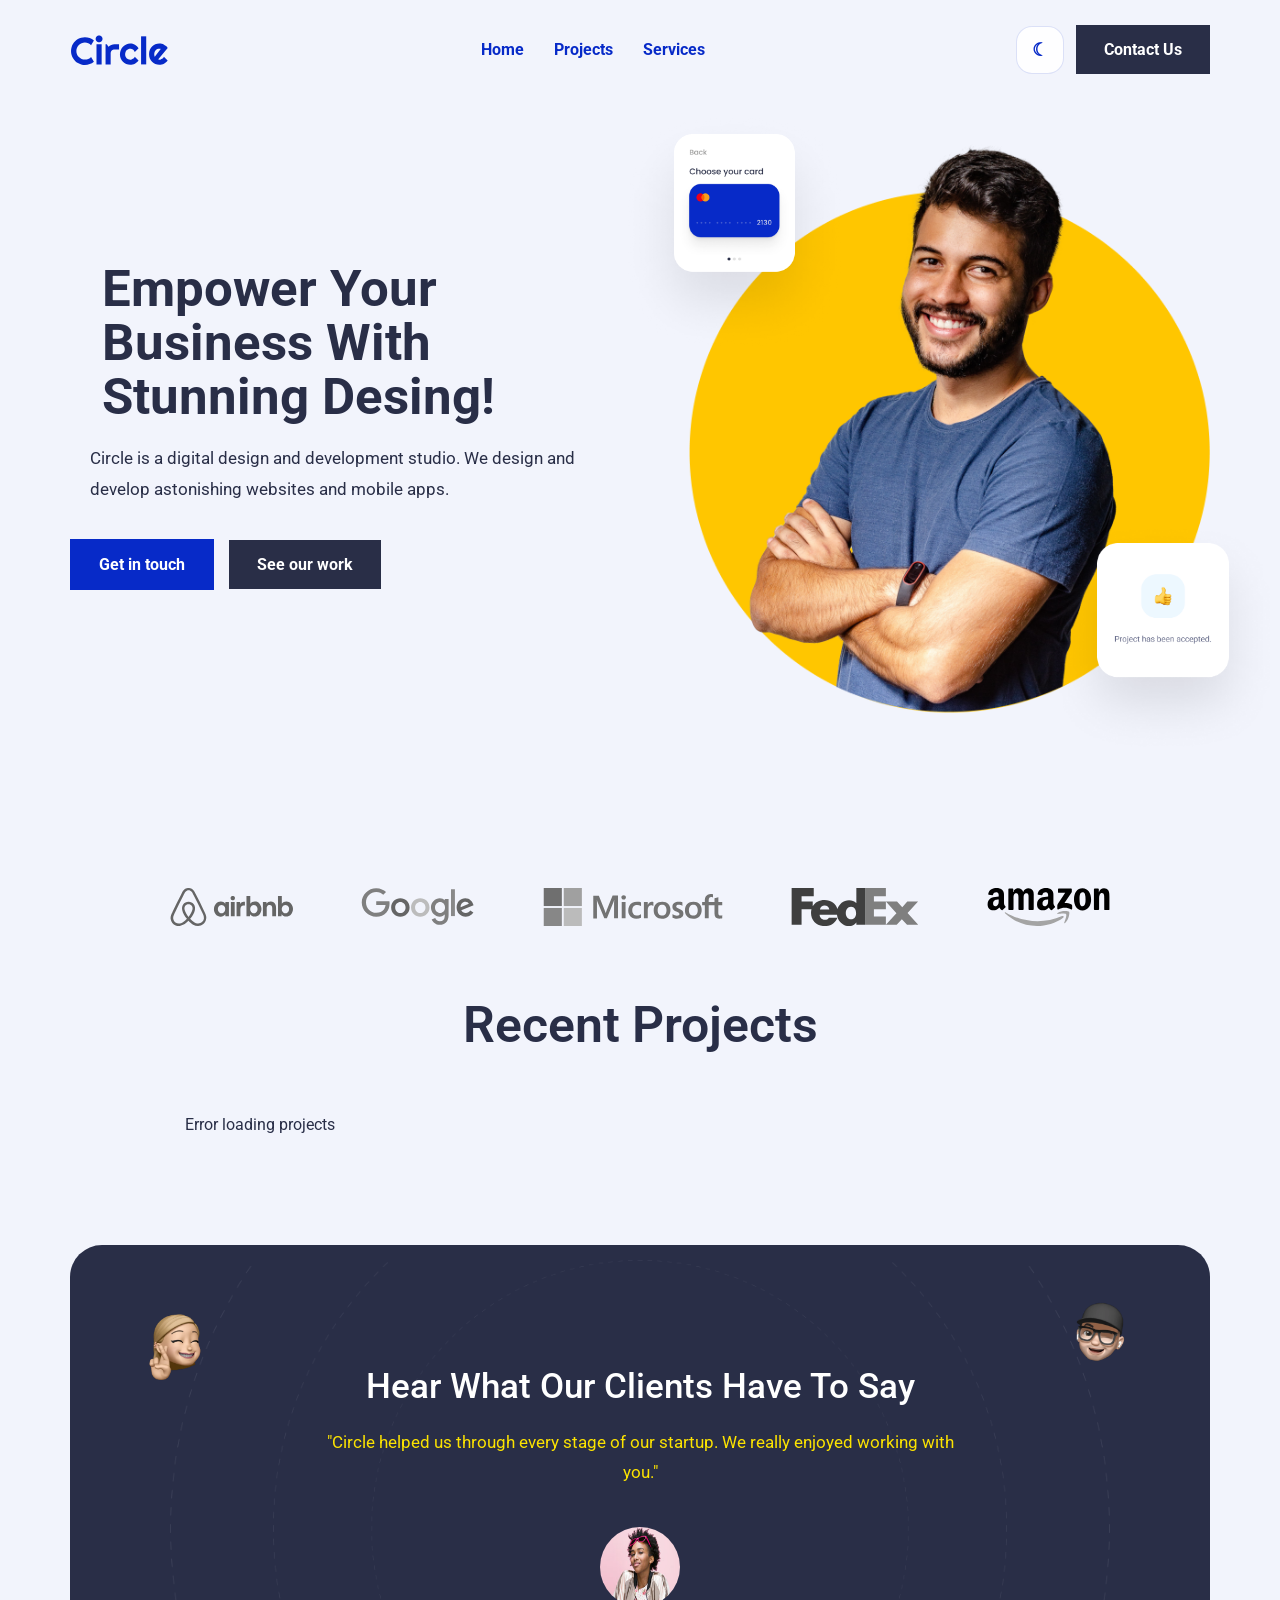
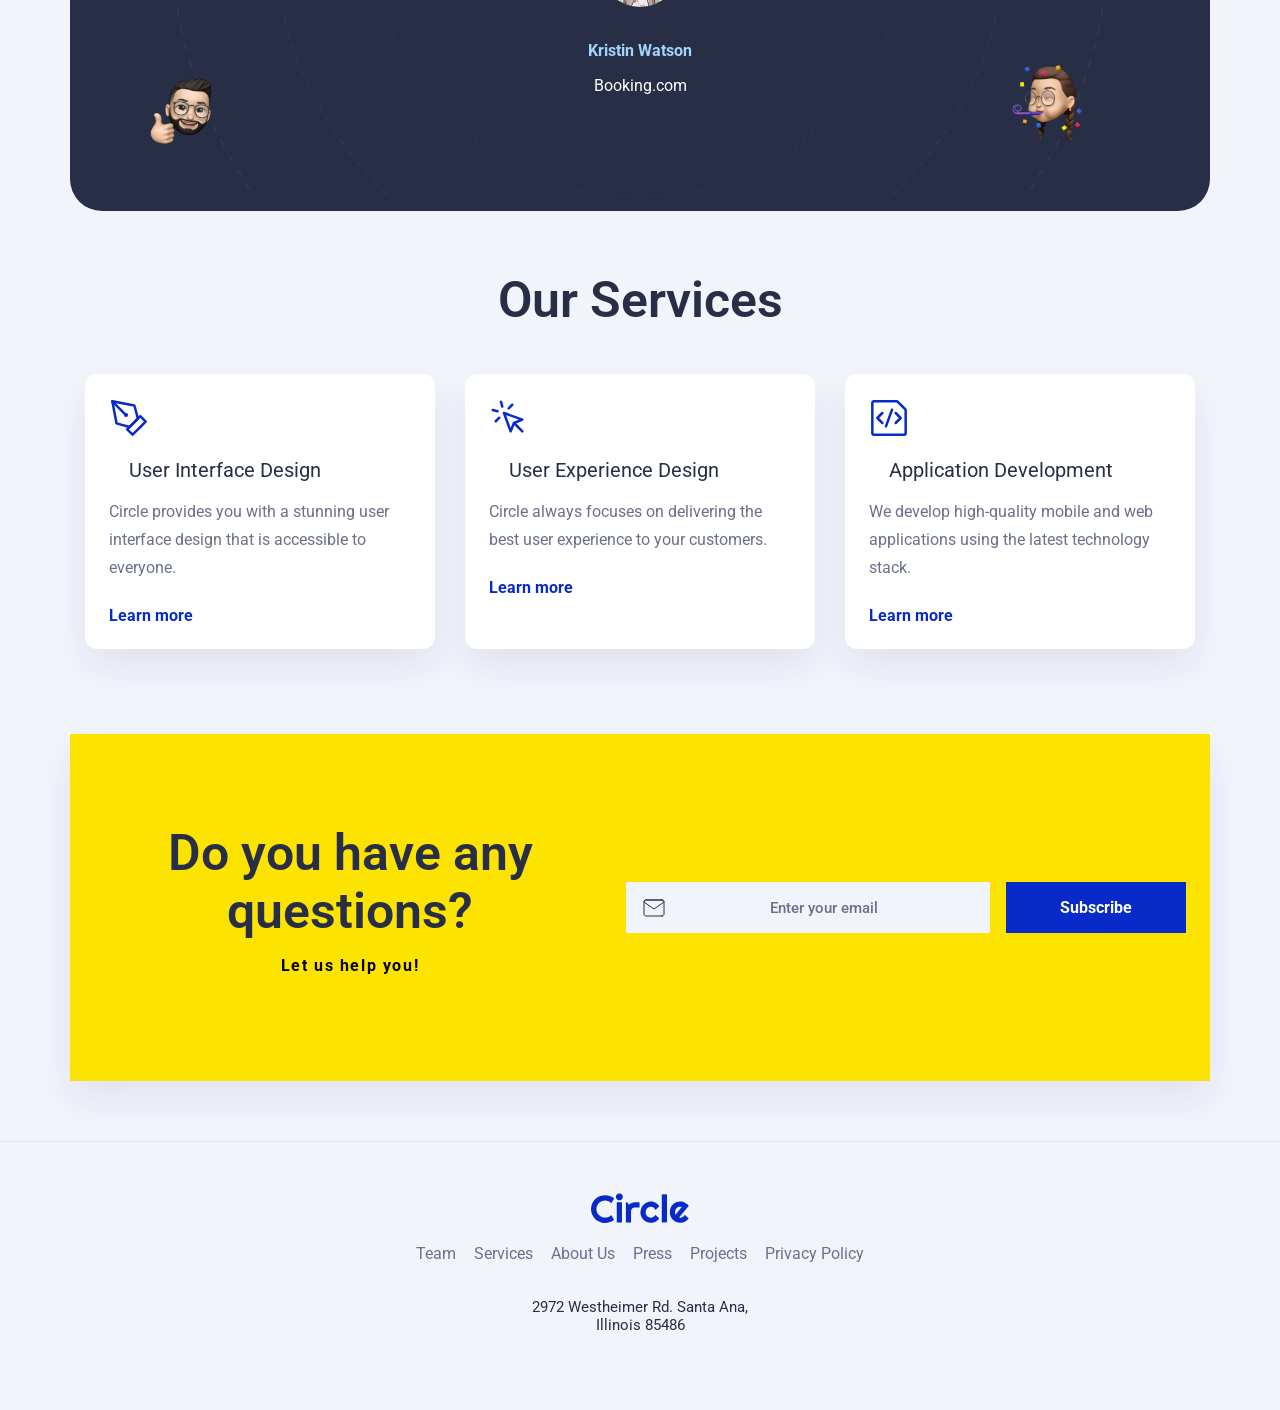
==== index.html @ c0e93fe7 "modo dark" ====
<!DOCTYPE html>
<html lang="en">
<head>
    <meta charset="UTF-8">
    <meta name="viewport" content="width=device-width, initial-scale=1.0">
    <meta name="description" content="Circle is a digital design and development studio. We design and develop astonishing websites and mobile apps.">
    <link rel="stylesheet" href="css/global.css">
    <link rel="stylesheet" href="css/home.css">
    <title>Circle studio</title>
</head>
<body>

  <!-- Header -->
  <header class="site-header">
    <div class="container header-inner">
      <a href="index.html"><img class="logo" src="assets/logos/circle.svg" alt="Circle"></a>
      <button class="menu-toggle" type="button" aria-label="Open menu" aria-expanded="false" aria-controls="main-menu">
        <span class="menu-toggle-line"></span>
        <span class="menu-toggle-line"></span>
        <span class="menu-toggle-line"></span>
      </button>
      <div class="header-menu" id="main-menu">
        <nav class="nav-links">
          <a href="index.html">Home</a>
          <a href="#projects">Projects</a>
          <a href="#services">Services</a>
        </nav>
        <div class="header-actions">
          <button class="theme-toggle" id="theme-toggle" type="button" aria-label="Toggle color theme">Theme</button>
          <a class="btn btn-secondary" href="./pages/contact.html">Contact Us</a>
        </div>
      </div>
    </div>
  </header>

  <!-- Main -->
  <main class="container">
    <section class="hero" id="home">
      <div class="hero-content">
        <h1>Empower Your Business With Stunning Desing!</h1>
        <h3>Circle is a digital design and development studio. We design and develop astonishing websites and mobile apps.</h3>
        <div class="hero-actions">
          <a class="btn btn-primary" href="#contact">Get in touch</a>
          <a class="btn btn-secondary" href="#projects">See our work</a>
        </div>
      </div>

      <!-- Hero images -->
      <div class="hero-images">
        <img class="img-hero" src="assets/hero-section/hero-image.png" alt="Hero principal">
        <div class="hero-card top">
          <img src="assets/hero-section/card-1.png" alt="Hero Card">
        </div>
        <div class="hero-card bottom">
          <img src="assets/hero-section/card-2.png" alt="Hero Card">
        </div>
      </div>
    </section>

    <!-- Clients -->
    <section class="clients">
      <div class="logos">
        <a href="https://airbnb.es" target ="_blank"><img src="assets/logos/airbnb-logo.svg" alt="Airbnb logo"></a>
        <a href="https://google.es" target = "_blank"><img src="assets/logos/google-logo.svg" alt="Google logo"></a>
        <a href="https://microsoft.com" target = "_blank"><img src="assets/logos/microsoft-logo.svg" alt="Microsoft logo"></a>
        <a href="https://fedex.com" target = "_blank"><img src="assets/logos/fedex-logo.svg" alt="FedEx logo"></a>
        <a href="https://amazon.com" target = "_blank"><img src="assets/logos/amazon-logo.svg" alt="Amazon logo"></a>
      </div>
    </section>

    <!-- Recent projects -->
    <section id="projects" class="recent-projects">
      <h2>Recent Projects</h2>
      <div class="projects-container" id="projects-container"></div>
    </section>

    <!-- Testimonial -->
    <section class="testimonial">
      <div class="testimonial-memojis">
        <img class="testimonial-memoji1" src="assets/testimonial-section/memoji-1.png" alt="memoji 1">
        <img class="testimonial-memoji2" src="assets/testimonial-section/memoji-2.png" alt="memoji 2">
        <img class="testimonial-memoji3" src="assets/testimonial-section/memoji-3.png" alt="memoji 3">
        <img class="testimonial-memoji4" src="assets/testimonial-section/memoji-4.png" alt="memoji 4">
      </div>
      <div class="testimonial-text">
        <h3>Hear What Our Clients Have To Say</h3>
        <p>"Circle helped us through every stage of our startup. We really enjoyed working with you."</p>
      </div>
      <div class="testimonial-profile">
        <img class="testimonial-profile-img" src="assets/testimonial-section/profile.png" alt="Profile">
        <div class="testimonial-profile-info">
          <p class="name">Kristin Watson</p>
          <p class="origin">Booking.com</p>
        </div>
      </div>
    </section>

    <!-- Services -->
    <section id="services" class="services">
      <h2>Our Services</h2>
      <div class="services-container">
        <article class="services-card">
          <div class="img-services">
            <img src="assets/services-section/icons/1.svg" alt="User Interface Design">
          </div>
          <h4>User Interface Design</h4>
          <p>Circle provides you with a stunning user interface design that is accessible to everyone.</p>
          <a class="learn-more" href="#">Learn more</a>
        </article>
        <article class="services-card">
          <div class="img-services">
            <img src="assets/services-section/icons/2.svg" alt="User Experience Design">
          </div>
          <h4>User Experience Design</h4>
          <p>Circle always focuses on delivering the best user experience to your customers.</p>
          <a class="learn-more" href="#">Learn more</a>
        </article>
        <article class="services-card">
          <div class="img-services">
            <img src="assets/services-section/icons/3.svg" alt="Application Development">
          </div>
          <h4>Application Development</h4>
          <p>We develop high-quality mobile and web applications using the latest technology stack.</p>
          <a class="learn-more" href="#">Learn more</a>
        </article>
      </div>
    </section>

    <!-- Newsletter -->
    <section id="contact" class="newsletter">
      <div class="newsletter-inner">
        <div>
          <h2>Do you have any questions?</h2>
          <p>Let us help you!</p>
        </div>
        <form action="#">
          <input type="email" placeholder="Enter your email" required>
          <button class="btn btn-primary" type="submit">Subscribe</button>
        </form>
      </div>
    </section>
  </main>

  <!-- Footer -->
  <footer class="site-footer">
    <div class="container footer-inner">
      <a href="./index.html"><img class="logo" src="./assets/logos/circle.svg" alt="Circle"></a>
      <nav>
        <a href="#">Team</a>
        <a href="#services">Services</a>
        <a href="#">About Us</a>
        <a href="#">Press</a>
        <a href="#projects">Projects</a>
        <a href="#contact">Privacy Policy</a>
      </nav>
      <p>2972 Westheimer Rd. Santa Ana,<br>Illinois 85486</p>
    </div>
  </footer>
  <button id="scroll-top-btn" class="scroll-top-btn" type="button" aria-label="Back to top">&uarr;</button>
  <script src="js/header.js"></script>
  <script src="js/scroll-top.js"></script>
  <script src="js/projects.js"></script>
</body>
</html>
---- css/global.css ----
@import url("https://fonts.googleapis.com/css2?family=Roboto:wght@400;700&display=swap");

:root {
  --Primary: #072ac8;
  --PrimaryLight: #a2d6f9;
  --PrimaryLighter: #d1edff;
  --SecondaryLight: #fce300;
  --SecondaryDark: #ffc600;
  --NeutralLight: #f4f6fc;
  --NeutralMedium: #6b708d;
  --NeutralDark: #292e47;
  --White: #fff;
  --Black: #000;
  --Background: #F2F4FC;
  --Surface: #ffffff;
  --SurfaceAlt: #f0f3f7;
  --FieldBg: #e8eef5;
  --FieldFocus: #dce5f0;
  --Placeholder: #a0a8b8;
  --HeaderBg: rgba(242, 244, 252, 0.88);
  --HeaderPanel: rgba(242, 244, 252, 0.98);
  --BorderSoft: rgba(41, 46, 71, 0.08);
  --ShadowSoft: 0 18px 35px rgba(24, 40, 75, 0.08);
  --ShadowStrong: 0 24px 50px rgba(24, 40, 75, 0.14);
}

[data-theme="dark"] {
  --Primary: #6f8fff;
  --PrimaryLight: #b9cbff;
  --PrimaryLighter: #223257;
  --SecondaryLight: #ffd84d;
  --SecondaryDark: #f2c403;
  --NeutralLight: #111826;
  --NeutralMedium: #b7c0d8;
  --NeutralDark: #f4f6fc;
  --White: #1a2336;
  --Black: #f4f6fc;
  --Background: #0c1320;
  --Surface: #172133;
  --SurfaceAlt: #111b2d;
  --FieldBg: #10192a;
  --FieldFocus: #15233a;
  --Placeholder: #8c9ab8;
  --HeaderBg: rgba(12, 19, 32, 0.86);
  --HeaderPanel: rgba(17, 27, 45, 0.98);
  --BorderSoft: rgba(185, 203, 255, 0.12);
  --ShadowSoft: 0 18px 35px rgba(0, 0, 0, 0.28);
  --ShadowStrong: 0 24px 50px rgba(0, 0, 0, 0.36);
}

* {
  box-sizing: border-box;
}

html,
body {
  margin: 0;
  min-height: 100%;
  font-family: "Roboto", sans-serif;
  background: var(--Background);
  color: var(--NeutralDark);
  scroll-behavior: smooth;
}

body {
  text-align: center;
  transition: background-color 0.3s ease, color 0.3s ease;
}

img {
  display: block;
  max-width: 100%;
}

a {
  color: var(--NeutralMedium);
  text-decoration: none;
}

button,
input,
textarea {
  font: inherit;
}

input[type="email"]::placeholder {
  color: var(--NeutralMedium);
  font-size: 0.95rem;
  font-weight: 500;
  text-align: center;
}

h1{
    text-align: center;
    font-size: clamp(1.25rem, 6vw, 3.75rem);
    color: var(--NeutralDark);
    margin: auto 32px 24px;
    font-weight: 700;
    
}

h2{
    font-size: clamp(2rem, 5vw, 3.125rem);
    color: var(--NeutralDark);
    margin: 0 auto 32px;
    font-weight: 600;
    text-align: center;
}

h3{
    font-size: clamp(1.7rem, 4vw, 2.5rem);
    color: var(--NeutralDark);
    margin: 20px;
    font-weight: 500;
}

h4{
    font-size: clamp(1.35rem, 3vw, 1.875rem);
    color: var(--NeutralDark);
    margin: 20px;
    font-weight: 400;}

/* layout */

.container {
  width: min(1180px, 100%);
  margin: 0 auto;
  padding: 0 20px;
}

.site-header {
  padding: 25px 0 0;
  position: sticky;
  top: 0;
  z-index: 1001;
  transition: padding 0.28s ease, background-color 0.28s ease,
    box-shadow 0.28s ease, backdrop-filter 0.28s ease;
}

.site-header.is-sticky {
  padding: 10px 0;
  background: var(--HeaderBg);
  backdrop-filter: blur(16px);
  box-shadow: 0 14px 30px rgba(24, 40, 75, 0.08);
}

.header-inner {
  display: flex;
  justify-content: space-between;
  align-items: center;
  gap: 20px;
  position: relative;
  transition: gap 0.28s ease, min-height 0.28s ease;
}

.logo {
  height: 32px;
  width: auto;
  transition: height 0.28s ease;
}

.menu-toggle {
  display: none;
  position: relative;
  width: 52px;
  height: 52px;
  border: 1px solid rgba(7, 42, 200, 0.14);
  border-radius: 16px;
  background: rgba(255, 255, 255, 0.86);
  cursor: pointer;
  padding: 0;
  transition: transform 0.2s ease, box-shadow 0.25s ease, background-color 0.25s ease;
}

.menu-toggle:hover {
  transform: translateY(-1px);
  box-shadow: 0 14px 24px rgba(7, 42, 200, 0.12);
}

.menu-toggle-line {
  position: absolute;
  left: 14px;
  width: 24px;
  height: 2px;
  border-radius: 999px;
  background: var(--Primary);
  transition: transform 0.28s ease, opacity 0.2s ease, top 0.28s ease,
    background-color 0.2s ease;
}

.menu-toggle-line:nth-child(1) {
  top: 17px;
}

.menu-toggle-line:nth-child(2) {
  top: 25px;
}

.menu-toggle-line:nth-child(3) {
  top: 33px;
}

.menu-toggle[aria-expanded="true"] {
  background: var(--Primary);
}

.menu-toggle[aria-expanded="true"] .menu-toggle-line {
  background: var(--White);
}

.menu-toggle[aria-expanded="true"] .menu-toggle-line:nth-child(1) {
  top: 25px;
  transform: rotate(45deg);
}

.menu-toggle[aria-expanded="true"] .menu-toggle-line:nth-child(2) {
  opacity: 0;
  transform: scaleX(0.2);
}

.menu-toggle[aria-expanded="true"] .menu-toggle-line:nth-child(3) {
  top: 25px;
  transform: rotate(-45deg);
}

.header-menu {
  display: flex;
  align-items: center;
  gap: 24px;
}

.header-actions {
  display: flex;
  align-items: center;
  gap: 12px;
}

.theme-toggle {
  display: inline-flex;
  align-items: center;
  justify-content: center;
  min-width: 52px;
  height: 52px;
  border: 1px solid rgba(7, 42, 200, 0.14);
  border-radius: 16px;
  background: rgba(255, 255, 255, 0.88);
  color: var(--Primary);
  cursor: pointer;
  font-size: 1.1rem;
  font-weight: 700;
  transition: transform 0.2s ease, box-shadow 0.25s ease, background-color 0.25s ease,
    color 0.25s ease;
}

.theme-toggle:hover {
  transform: translateY(-1px);
  box-shadow: 0 14px 24px rgba(7, 42, 200, 0.12);
}

[data-theme="dark"] .menu-toggle,
[data-theme="dark"] .theme-toggle {
  background: rgba(23, 33, 51, 0.92);
  border-color: rgba(185, 203, 255, 0.16);
}

.nav-links {
  display: flex;
  gap: 30px;
  flex-wrap: wrap;
  justify-content: center;
  align-items: center;
  
}
.nav-links a {
  position: relative;
  display: inline-block;
  text-decoration: none;
  font-weight: 700;
  color: var(--Primary);
}

.nav-links a::after {
  content: "";
  position: absolute;
  left: 0;
  bottom: -6px;
  width: 100%;
  height: 3px;
  background-color: var(--SecondaryDark); 
  transform: scaleX(0);
  transform-origin: left;
  transition: transform 0.3s ease;
}

.nav-links a:hover::after {
  transform: scaleX(1);
}

.btn {
  display: inline-flex;
  align-items: center;
  justify-content: center;
  padding: 15px 28px;
  font-weight: 700;
  transition: transform 0.2s ease, opacity 0.2s ease;
  text-align: center;
}

.site-header.is-sticky .header-inner {
  gap: 16px;
}

.site-header.is-sticky .logo {
  height: 28px;
}

.site-header.is-sticky .btn {
  padding: 12px 22px;
}

.site-header.is-sticky .nav-links {
  gap: 24px;
}

.btn-primary {
  background: var(--Primary);
  color: var(--White);
  border: 1px solid var(--Primary);
}

.btn-secondary {
  background-color: var(--NeutralDark);
  color: var(--White);
}

.btn:hover {
  transform: translateY(-2px);
  opacity: 0.95;
  background-color: var(--Primary);
}

/* footer */

.site-footer {
  margin: 60px auto 40px;
  padding: 40px 20px 20px;
  border-top: 1px solid var(--BorderSoft);
}

.footer-inner {
  display: flex;
  flex-direction: column;
  gap: 20px;
  align-items: center;
}

.footer-inner nav {
  display: flex;
  flex-wrap: wrap;
  gap: 18px;
  justify-content: center;
}

.footer-inner p {
  color: var(--NeutralDark);
  font-size: 0.95rem;
}

.scroll-top-btn {
  position: fixed;
  right: 24px;
  bottom: 24px;
  width: 52px;
  height: 52px;
  border: none;
  border-radius: 50%;
  background: var(--Primary);
  color: var(--White);
  font-size: 1.4rem;
  font-weight: 700;
  cursor: pointer;
  box-shadow: 0 10px 30px rgba(7, 42, 200, 0.25);
  opacity: 0;
  visibility: hidden;
  transform: translateY(10px);
  transition: opacity 0.3s ease, transform 0.3s ease, visibility 0.3s ease,
    background-color 0.2s ease;
  z-index: 1000;
}

.scroll-top-btn:hover {
  background: var(--NeutralDark);
  transform: translateY(-2px);
}

.scroll-top-btn.is-visible {
  opacity: 1;
  visibility: visible;
  transform: translateY(0);
}

/* Media Queries */

@media (min-width: 768px) {
  .header-inner {
    padding: 0 20px;
  }

  .site-footer {
    padding: 50px 20px 20px;
  }
}

@media (max-width: 991px) {
  .header-inner {
    justify-content: space-between;
  }

  .menu-toggle {
    display: inline-flex;
    align-items: center;
    justify-content: center;
  }

  .header-menu {
    position: absolute;
    top: calc(100% + 16px);
    right: 20px;
    left: 20px;
    display: grid;
    gap: 18px;
    padding: 22px 20px;
    border-radius: 24px;
    background: var(--HeaderPanel);
    border: 1px solid rgba(7, 42, 200, 0.08);
    box-shadow: var(--ShadowStrong);
    opacity: 0;
    visibility: hidden;
    pointer-events: none;
    transform: translateY(-12px) scale(0.98);
    transform-origin: top right;
    transition: opacity 0.28s ease, transform 0.28s ease, visibility 0.28s ease;
  }

  .header-menu.is-open {
    opacity: 1;
    visibility: visible;
    pointer-events: auto;
    transform: translateY(0) scale(1);
  }

  .nav-links {
    width: 100%;
    flex-direction: column;
    align-items: flex-start;
    gap: 14px;
  }

  .nav-links a {
    opacity: 0;
    transform: translateY(8px);
    transition: opacity 0.25s ease, transform 0.25s ease, color 0.2s ease;
  }

  .header-menu.is-open .nav-links a {
    opacity: 1;
    transform: translateY(0);
  }

  .header-menu.is-open .nav-links a:nth-child(1) {
    transition-delay: 0.06s;
  }

  .header-menu.is-open .nav-links a:nth-child(2) {
    transition-delay: 0.1s;
  }

  .header-menu.is-open .nav-links a:nth-child(3) {
    transition-delay: 0.14s;
  }

  .site-header .btn {
    width: 100%;
    max-width: none;
  }

  .theme-toggle {
    width: 100%;
  }

  .header-actions {
    display: grid;
    gap: 12px;
  }
}

@media (max-width: 767px) {
  body {
    text-align: left;
  }

  h1,
  h2,
  h3,
  h4 {
    margin-left: 0;
    margin-right: 0;
  }

  h1,
  h2 {
    margin-bottom: 24px;
  }

  .container {
    padding: 0 16px;
  }

  .site-header {
    padding-top: 18px;
  }

  .header-inner {
    gap: 16px;
  }

  .btn {
    width: 100%;
  }

  .header-menu {
    right: 16px;
    left: 16px;
    padding: 18px 16px;
  }

  .scroll-top-btn {
    right: 16px;
    bottom: 16px;
    width: 48px;
    height: 48px;
  }

  .site-footer {
    margin: 40px auto 24px;
    padding: 32px 16px 12px;
  }
}

@media (min-width: 992px) {
  .header-inner {
    display: grid;
    grid-template-columns: auto 1fr auto;
    align-items: center;
  }

  .header-menu {
    display: contents !important;
    opacity: 1 !important;
    visibility: visible !important;
    pointer-events: auto !important;
    transform: none !important;
    position: static;
    padding: 0;
    border: none;
    box-shadow: none;
    background: transparent;
  }

  .nav-links {
    justify-content: center;
  }

  .site-header .btn {
    justify-self: auto;
    width: auto;
  }

  .theme-toggle {
    min-width: 48px;
    height: 48px;
  }

  .header-actions {
    justify-self: end;
  }
}
---- css/home.css ----
.hero {
  margin: 60px auto;
  max-width: 1180px;
  padding-bottom: 50px;
}

.hero-content {
  max-width: 540px;
  margin: 0 auto;
}

.hero-content h1 {
  font-size: clamp(2.5rem, 4vw, 4.5rem);
  line-height: 1.05;
  margin-bottom: 20px;
  color: var(--NeutralDark);
  text-transform: capitalize;
  text-align: left;
}

.hero-content h3 {
  font-size: 1.05rem;
  font-weight: 400;
  line-height: 1.8;
  color: var(--NeutralDark);
  margin-bottom: 35px;
}

.hero-actions {
  display: flex;
  flex-direction: column;
  gap: 15px;
  align-items: center;
}

/* hero images */

.hero-images {
  position: relative;
  margin: 40px auto 0;
  max-width: 900px;
}

.img-hero {
  width: 100%;
  max-width: 800px;
  margin: 0 auto;
}

.hero-card {
  position: absolute;
  width: 240px;
  max-width: 240px;
  display: none;
}

.hero-card.top {
  top: -20px;
  left: -10%;
}

.hero-card.bottom {
  bottom: -20px;
  right: -10%;
}

/* clients */

.clients {
  margin: 70px 0;
}

.logos {
  display: flex;
  justify-content: space-between;
  align-items: center;
  gap: 32px;
  flex-wrap: wrap;
  max-width: 940px;
  margin: 0 auto;
}

.clients img,
.logos img {
  filter: grayscale(1);
  width: auto;
  height: 32px;
}

.clients img:hover,
.logos img:hover {
  filter: grayscale(0);
}

/* recent projects */
.recent-projects,
.services {
  padding: 0 0 20px;
}

.recent-projects h2,
.services h2 {
  margin-bottom: 30px;
}

.projects-container,
.services-container {
  display: grid;
  padding: 15px;
  gap: 30px;
  max-width: 1140px;
  margin: 0 auto;
}

.project-card,
.services-card {
  background: var(--Surface);
  overflow: hidden;
  border-radius: 12px;
  box-shadow: var(--ShadowSoft);
  transition: transform 0.3s ease, box-shadow 0.3s ease;
  text-align: left;
}

.project-card img {
  height: 220px;
  width: 100%;
  object-fit: cover;
}

.project-inner-card,
.services-card {
  padding: 24px;
}

.project-title,
.services-card h4 {
  font-size: 1.25rem;
  margin-bottom: 10px;
}

.project-description,
.services-card p {
  font-size: 0.975rem;
  line-height: 1.8;
  color: var(--NeutralMedium);
  margin-bottom: 24px;
}

.project-card .learn-more,
.services-card .learn-more {
  color: var(--Primary);
  font-weight: 700;
}

.project-card:hover,
.services-card:hover {
  transform: translateY(-4px);
  box-shadow: 0 24px 60px rgba(24, 40, 75, 0.14);
}

/* testimonials */

.testimonial {
  position: relative;
  margin: 60px auto;
  padding: 70px 20px;
  background: var(--NeutralDark) url("../assets/testimonial-section/orbit.png") no-repeat center/contain;
  border-radius: 32px;
  color: var(--White);
  overflow: hidden;
}

.testimonial-memojis {
  display: none;
}

.testimonial-text {
  max-width: 640px;
  margin: 0 auto 40px;
}

.testimonial-text h3 {
  font-size: 2.2rem;
  margin-bottom: 20px;
  color: var(--White);
}

.testimonial-text p {
  color: var(--SecondaryLight);
  font-size: 1.05rem;
  line-height: 1.8;
}

.testimonial-profile {
  display: flex;
  flex-direction: column;
  align-items: center;
  justify-content: center;
  text-align: center;
  gap: 18px;
}

.testimonial-profile-img {
  width: 80px;
  height: 80px;
  
  border-radius: 60%;
  
}

.testimonial-profile-info .name {
  text-align: center;
  font-weight: 700;
  color: var(--PrimaryLight);
}

.testimonial-profile-info .origin {
  text-align: center;
  color: var(--White);
}

/* newsletter */

.newsletter {
  margin: 50px auto;
  padding: 90px 24px;
  background-color: var(--SecondaryLight);
  box-shadow: var(--ShadowSoft);
}

.newsletter-inner {
  display: flex;
  flex-direction: column;
  align-items: center;
  gap: 24px;
}

.newsletter-inner form {
  display: flex;
  flex-direction: column;
  align-items: center;
  gap: 16px;
  width: 100%;
  max-width: 560px;
}

.newsletter-inner input[type="email"] {
  width: 100%;
  padding: 16px 16px 16px 48px;
  background: url("../assets/newsletter/icon/mail.svg") no-repeat left 16px center / 24px 24px;
  border: none;
  background-color: var(--Background);
  font-size: 0.95rem;
  color: var(--NeutralMedium);
  font-family: inherit;
  transition: background-color 0.3s ease;
  text-align: left;
}

.newsletter-inner button {
  width: 100%;
}

.newsletter-inner p {
  text-align: center;
  font-weight: 700;
  letter-spacing: 0.1em;
  color: var(--Black);
}

.newsletter-inner h2 {
  margin: 0;
  color: var(--NeutralDark);
}

[data-theme="dark"] .testimonial {
  background: linear-gradient(180deg, #fff1a8 0%, #ffe169 100%);
}

[data-theme="dark"] .testimonial-text h3 {
  color: #111826;
}

[data-theme="dark"] .testimonial-text p {
  color: #30456f;
}

[data-theme="dark"] .testimonial-profile-info .name {
  color: #2747b5;
}

[data-theme="dark"] .testimonial-profile-info .origin {
  color: #111826;
}

[data-theme="dark"] .newsletter-inner input[type="email"] {
  background: url("../assets/newsletter/icon/mail.svg") no-repeat left 16px center / 24px 24px;
  background-color: #ffffff;
  color: #292e47;
}

[data-theme="dark"] .newsletter-inner input[type="email"]::placeholder {
  color: #6b708d;
}

@media (max-width: 767px) {
  .hero {
    margin: 32px auto 24px;
    padding-bottom: 24px;
  }

  .hero-content h1,
  .hero-content h3 {
    text-align: left;
  }

  .hero-content h1 {
    margin-bottom: 16px;
  }

  .hero-content h3 {
    line-height: 1.65;
    margin-bottom: 24px;
  }

  .hero-actions {
    align-items: stretch;
  }

  .hero-images {
    margin-top: 28px;
  }

  .clients {
    margin: 40px 0;
  }

  .logos {
    justify-content: center;
    gap: 20px 28px;
  }

  .clients img,
  .logos img {
    height: 24px;
  }

  .recent-projects,
  .services {
    padding-bottom: 10px;
  }

  .recent-projects h2,
  .services h2 {
    margin-bottom: 20px;
  }

  .projects-container,
  .services-container {
    grid-template-columns: 1fr;
    padding: 0;
    gap: 20px;
  }

  .project-card img {
    height: 200px;
  }

  .project-inner-card,
  .services-card {
    padding: 20px;
  }

  .testimonial {
    margin: 40px auto;
    padding: 44px 18px;
    border-radius: 24px;
    background-size: cover;
  }

  .testimonial-text {
    margin-bottom: 28px;
  }

  .testimonial-text h3,
  .testimonial-text p {
    text-align: center;
  }

  .testimonial-text p {
    font-size: 0.98rem;
  }

  .newsletter {
    margin: 40px auto;
    padding: 48px 18px;
  }

  .newsletter-inner {
    align-items: stretch;
    text-align: center;
  }

  .newsletter-inner form {
    max-width: none;
  }
}

/* Media Queries */

@media (min-width: 768px) {
  .hero {
    display: grid;
    grid-template-columns: 1.05fr 0.95fr;
    align-items: center;
    column-gap: 40px;
  }

  .hero-content {
    text-align: left;
    margin: 0;
  }

  .hero-actions {
    flex-direction: row;
    justify-content: flex-start;
  }

  .clients {
    margin-top: 120px;
  }

  .projects-container,
  .services-container {
    grid-template-columns: repeat(3, minmax(0, 1fr));
  }

  .testimonial {
    padding: 100px 60px;
  }

  .testimonial-memojis {
    display: block;
    position: absolute;
    inset: 0;
    pointer-events: none;
  }

  .testimonial-memojis img {
    position: absolute;
    width: 90px;
  }

  .testimonial-memoji1 {
    top: 10%;
    left: 5%;
  }

  .testimonial-memoji2 {
    top: 8%;
    right: 6%;
  }

  .testimonial-memoji3 {
    bottom: 10%;
    left: 6%;
  }

  .testimonial-memoji4 {
    bottom: 12%;
    right: 10%;
  }

  .testimonial-profile {
    justify-content: flex-start;
  }

  .newsletter-inner {
    flex-direction: row;
    justify-content: space-between;
    align-items: center;
    gap: 20px;
  }

  .newsletter-inner form {
    flex-direction: row;
    align-items: stretch;
  }

  .newsletter-inner button {
    width: auto;
    min-width: 180px;
  }
}

@media (min-width: 992px) {
  .hero-images {
    margin-top: 0;
  }

  .hero-card {
    display: block;
  }

  .hero-card.top {
    top: -30px;
    left: -14%;
  }

  .hero-card.bottom {
    bottom: -40px;
    right: -14%;
  }

  .clients img {
    height: 38px;
  }
}

@media (min-width: 768px) and (max-width: 1199px) {
  .projects-container,
  .services-container {
    grid-template-columns: repeat(2, minmax(0, 1fr));
  }

  .project-card:last-child,
  .services-card:last-child {
    grid-column: span 2;
    max-width: 420px;
    justify-self: center;
  }
}
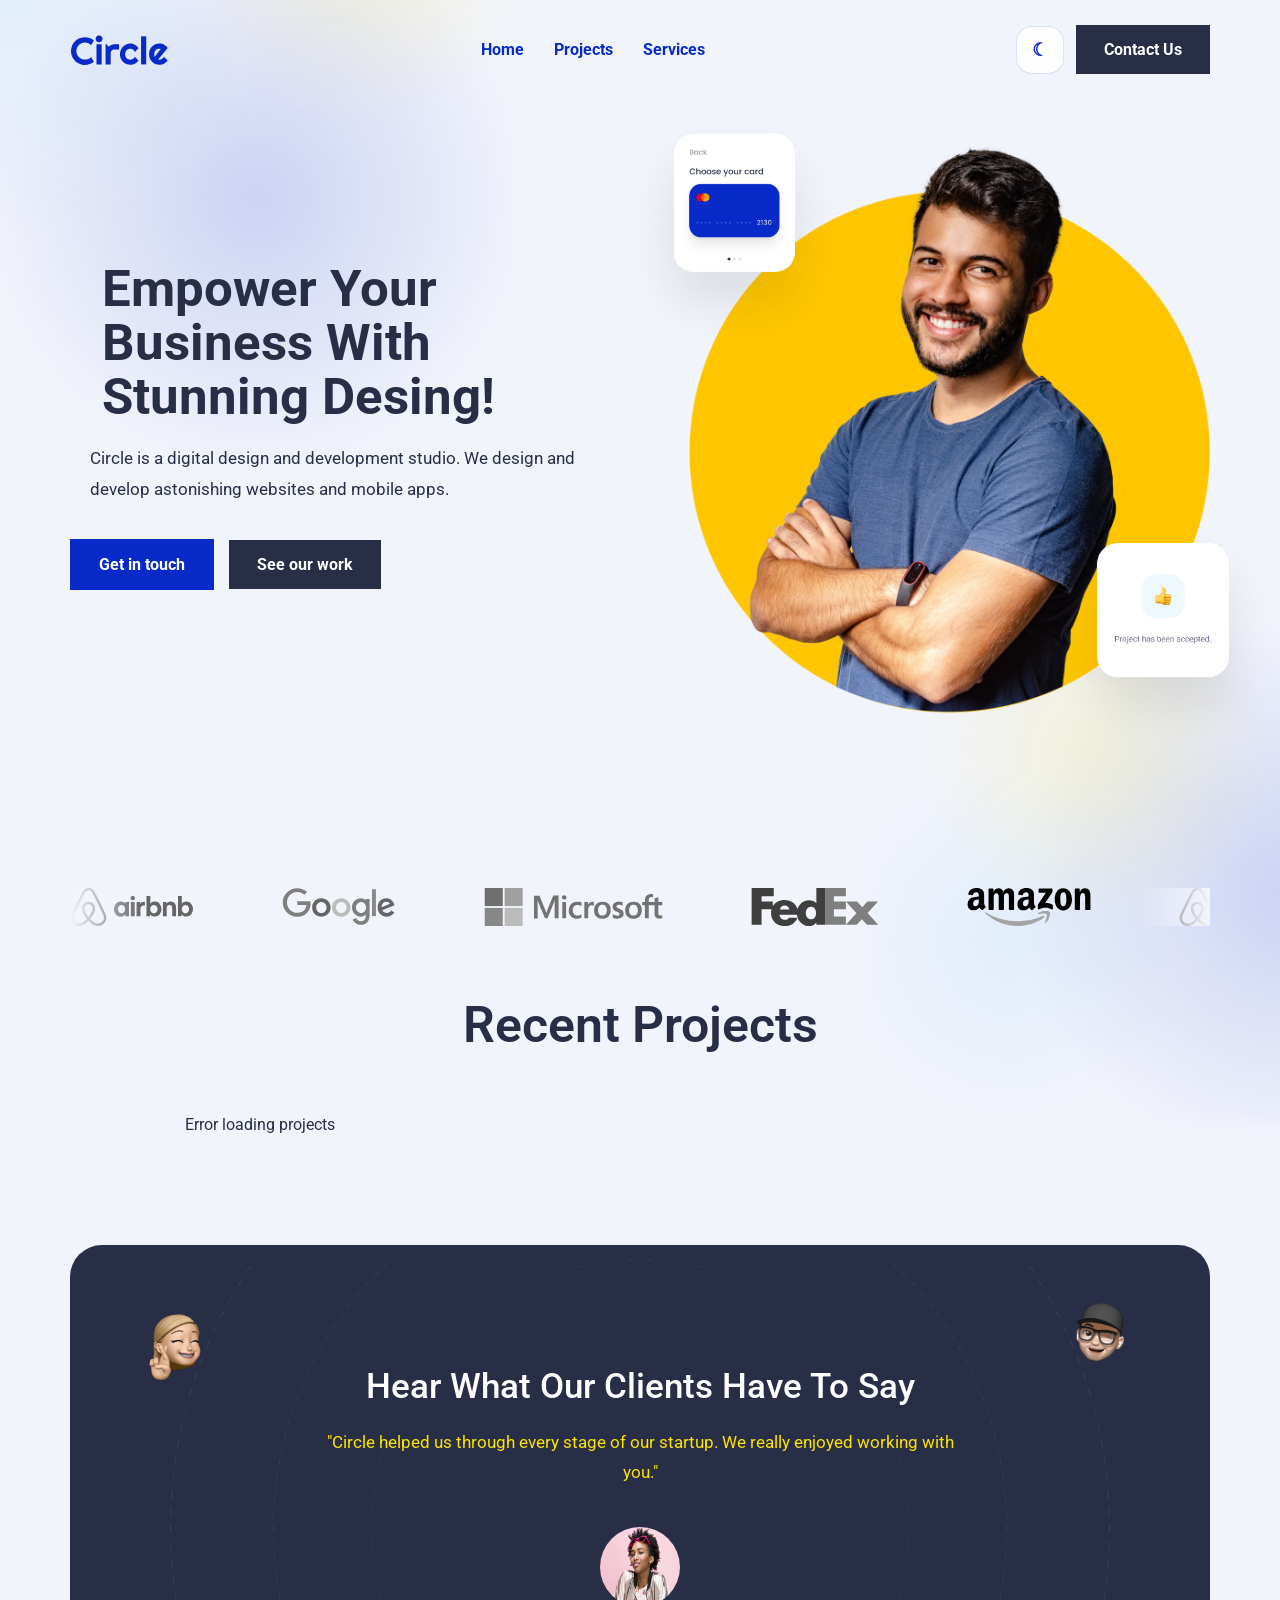
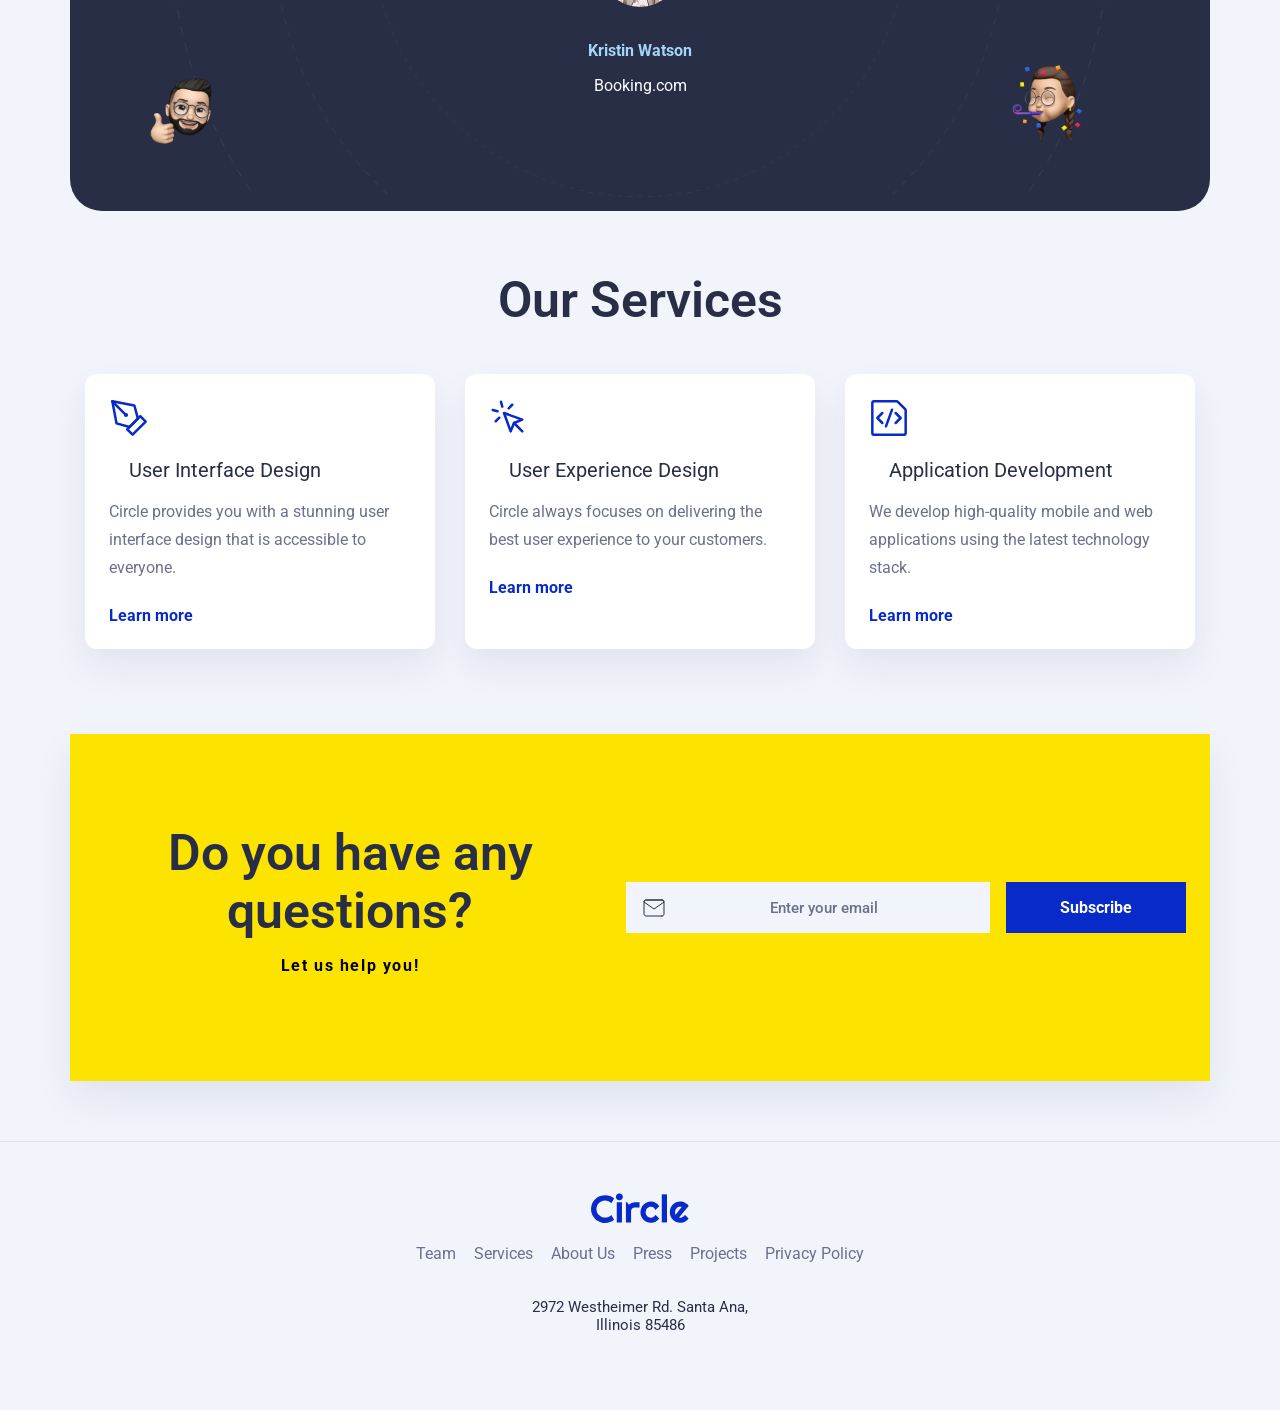
==== commit 320fe24d: "cambios en los estilos" ====
--- a/index.html
+++ b/index.html
@@ -59,12 +59,23 @@
 
     <!-- Clients -->
     <section class="clients">
-      <div class="logos">
-        <a href="https://airbnb.es" target ="_blank"><img src="assets/logos/airbnb-logo.svg" alt="Airbnb logo"></a>
-        <a href="https://google.es" target = "_blank"><img src="assets/logos/google-logo.svg" alt="Google logo"></a>
-        <a href="https://microsoft.com" target = "_blank"><img src="assets/logos/microsoft-logo.svg" alt="Microsoft logo"></a>
-        <a href="https://fedex.com" target = "_blank"><img src="assets/logos/fedex-logo.svg" alt="FedEx logo"></a>
-        <a href="https://amazon.com" target = "_blank"><img src="assets/logos/amazon-logo.svg" alt="Amazon logo"></a>
+      <div class="logos-slider">
+        <div class="logos-track">
+          <div class="logos">
+            <a href="https://airbnb.es" target="_blank" rel="noreferrer"><img src="assets/logos/airbnb-logo.svg" alt="Airbnb logo"></a>
+            <a href="https://google.es" target="_blank" rel="noreferrer"><img src="assets/logos/google-logo.svg" alt="Google logo"></a>
+            <a href="https://microsoft.com" target="_blank" rel="noreferrer"><img src="assets/logos/microsoft-logo.svg" alt="Microsoft logo"></a>
+            <a href="https://fedex.com" target="_blank" rel="noreferrer"><img src="assets/logos/fedex-logo.svg" alt="FedEx logo"></a>
+            <a href="https://amazon.com" target="_blank" rel="noreferrer"><img src="assets/logos/amazon-logo.svg" alt="Amazon logo"></a>
+          </div>
+          <div class="logos" aria-hidden="true">
+            <a href="https://airbnb.es" target="_blank" rel="noreferrer" tabindex="-1"><img src="assets/logos/airbnb-logo.svg" alt=""></a>
+            <a href="https://google.es" target="_blank" rel="noreferrer" tabindex="-1"><img src="assets/logos/google-logo.svg" alt=""></a>
+            <a href="https://microsoft.com" target="_blank" rel="noreferrer" tabindex="-1"><img src="assets/logos/microsoft-logo.svg" alt=""></a>
+            <a href="https://fedex.com" target="_blank" rel="noreferrer" tabindex="-1"><img src="assets/logos/fedex-logo.svg" alt=""></a>
+            <a href="https://amazon.com" target="_blank" rel="noreferrer" tabindex="-1"><img src="assets/logos/amazon-logo.svg" alt=""></a>
+          </div>
+        </div>
       </div>
     </section>
 
--- a/css/global.css
+++ b/css/global.css
@@ -22,6 +22,9 @@
   --BorderSoft: rgba(41, 46, 71, 0.08);
   --ShadowSoft: 0 18px 35px rgba(24, 40, 75, 0.08);
   --ShadowStrong: 0 24px 50px rgba(24, 40, 75, 0.14);
+  --AmbientPrimary: rgba(7, 42, 200, 0.16);
+  --AmbientSecondary: rgba(252, 227, 0, 0.13);
+  --AmbientHighlight: rgba(162, 214, 249, 0.2);
 }
 
 [data-theme="dark"] {
@@ -46,6 +49,9 @@
   --BorderSoft: rgba(185, 203, 255, 0.12);
   --ShadowSoft: 0 18px 35px rgba(0, 0, 0, 0.28);
   --ShadowStrong: 0 24px 50px rgba(0, 0, 0, 0.36);
+  --AmbientPrimary: rgba(111, 143, 255, 0.18);
+  --AmbientSecondary: rgba(255, 216, 77, 0.14);
+  --AmbientHighlight: rgba(185, 203, 255, 0.16);
 }
 
 * {
@@ -63,8 +69,66 @@
 }
 
 body {
+  position: relative;
+  isolation: isolate;
   text-align: center;
   transition: background-color 0.3s ease, color 0.3s ease;
+}
+
+body::before,
+body::after {
+  content: "";
+  position: fixed;
+  inset: auto;
+  pointer-events: none;
+  z-index: -1;
+  filter: blur(8px);
+  opacity: 1;
+  will-change: transform;
+}
+
+body::before {
+  top: -12rem;
+  left: -10rem;
+  width: min(42rem, 70vw);
+  height: min(42rem, 70vw);
+  background:
+    radial-gradient(circle at 26% 28%, var(--AmbientHighlight) 0%, transparent 34%),
+    radial-gradient(circle at 62% 58%, var(--AmbientPrimary) 0%, transparent 48%),
+    radial-gradient(circle at 78% 20%, var(--AmbientSecondary) 0%, transparent 24%);
+  animation: ambientFloatOne 20s ease-in-out infinite alternate;
+}
+
+body::after {
+  right: -12rem;
+  bottom: -14rem;
+  width: min(38rem, 64vw);
+  height: min(38rem, 64vw);
+  background:
+    radial-gradient(circle at 38% 38%, var(--AmbientSecondary) 0%, transparent 34%),
+    radial-gradient(circle at 70% 62%, var(--AmbientPrimary) 0%, transparent 48%),
+    radial-gradient(circle at 24% 70%, var(--AmbientHighlight) 0%, transparent 28%);
+  animation: ambientFloatTwo 24s ease-in-out infinite alternate;
+}
+
+@keyframes ambientFloatOne {
+  from {
+    transform: translate3d(0, 0, 0) scale(1);
+  }
+
+  to {
+    transform: translate3d(6vw, 4vh, 0) scale(1.12);
+  }
+}
+
+@keyframes ambientFloatTwo {
+  from {
+    transform: translate3d(0, 0, 0) scale(1);
+  }
+
+  to {
+    transform: translate3d(-6vw, -5vh, 0) scale(1.1);
+  }
 }
 
 img {
@@ -345,6 +409,68 @@
   margin: 60px auto 40px;
   padding: 40px 20px 20px;
   border-top: 1px solid var(--BorderSoft);
+}
+
+.newsletter {
+  margin: 50px auto;
+  padding: 90px 24px;
+  background-color: var(--SecondaryLight);
+  box-shadow: var(--ShadowSoft);
+}
+
+.newsletter-inner {
+  display: flex;
+  flex-direction: column;
+  align-items: center;
+  gap: 24px;
+}
+
+.newsletter-inner form {
+  display: flex;
+  flex-direction: column;
+  align-items: center;
+  gap: 16px;
+  width: 100%;
+  max-width: 560px;
+}
+
+.newsletter-inner input[type="email"] {
+  width: 100%;
+  padding: 16px 16px 16px 48px;
+  background: url("../assets/newsletter/icon/mail.svg") no-repeat left 16px center / 24px 24px;
+  border: none;
+  background-color: var(--Background);
+  font-size: 0.95rem;
+  color: var(--NeutralMedium);
+  font-family: inherit;
+  transition: background-color 0.3s ease;
+  text-align: left;
+}
+
+.newsletter-inner button {
+  width: 100%;
+}
+
+.newsletter-inner p {
+  text-align: center;
+  font-weight: 700;
+  letter-spacing: 0.1em;
+  color: var(--Black);
+}
+
+.newsletter-inner h2 {
+  margin: 0;
+  color: var(--NeutralDark);
+}
+
+[data-theme="dark"] .newsletter-inner input[type="email"] {
+  background: url("../assets/newsletter/icon/mail.svg") no-repeat left 16px center / 24px 24px;
+  background-color: #ffffff;
+  color: #292e47;
+}
+
+[data-theme="dark"] .newsletter-inner input[type="email"]::placeholder {
+  color: #6b708d;
 }
 
 .footer-inner {
@@ -499,6 +625,20 @@
     text-align: left;
   }
 
+  body::before {
+    width: 24rem;
+    height: 24rem;
+    top: -8rem;
+    left: -9rem;
+  }
+
+  body::after {
+    width: 22rem;
+    height: 22rem;
+    right: -8rem;
+    bottom: -10rem;
+  }
+
   h1,
   h2,
   h3,
@@ -544,6 +684,20 @@
   .site-footer {
     margin: 40px auto 24px;
     padding: 32px 16px 12px;
+  }
+
+  .newsletter {
+    margin: 40px auto;
+    padding: 48px 18px;
+  }
+
+  .newsletter-inner {
+    align-items: stretch;
+    text-align: center;
+  }
+
+  .newsletter-inner form {
+    max-width: none;
   }
 }
 
@@ -585,3 +739,29 @@
     justify-self: end;
   }
 }
+
+@media (min-width: 768px) {
+  .newsletter-inner {
+    flex-direction: row;
+    justify-content: space-between;
+    align-items: center;
+    gap: 20px;
+  }
+
+  .newsletter-inner form {
+    flex-direction: row;
+    align-items: stretch;
+  }
+
+  .newsletter-inner button {
+    width: auto;
+    min-width: 180px;
+  }
+}
+
+@media (prefers-reduced-motion: reduce) {
+  body::before,
+  body::after {
+    animation: none;
+  }
+}
--- a/css/home.css
+++ b/css/home.css
@@ -70,14 +70,45 @@
   margin: 70px 0;
 }
 
+.logos-slider {
+  position: relative;
+  overflow: hidden;
+  width: 100%;
+}
+
+.logos-slider::before,
+.logos-slider::after {
+  content: "";
+  position: absolute;
+  top: 0;
+  bottom: 0;
+  width: 72px;
+  z-index: 1;
+  pointer-events: none;
+}
+
+.logos-slider::before {
+  left: 0;
+  background: linear-gradient(90deg, var(--Background) 0%, transparent 100%);
+}
+
+.logos-slider::after {
+  right: 0;
+  background: linear-gradient(270deg, var(--Background) 0%, transparent 100%);
+}
+
+.logos-track {
+  display: flex;
+  width: max-content;
+  animation: clients-scroll 18s linear infinite;
+}
+
 .logos {
   display: flex;
-  justify-content: space-between;
   align-items: center;
-  gap: 32px;
-  flex-wrap: wrap;
-  max-width: 940px;
-  margin: 0 auto;
+  gap: clamp(48px, 7vw, 88px);
+  width: max-content;
+  padding-right: clamp(48px, 7vw, 88px);
 }
 
 .clients img,
@@ -90,6 +121,24 @@
 .clients img:hover,
 .logos img:hover {
   filter: grayscale(0);
+}
+
+.clients a {
+  flex: 0 0 auto;
+}
+
+.logos-slider:hover .logos-track {
+  animation-play-state: paused;
+}
+
+@keyframes clients-scroll {
+  from {
+    transform: translateX(0);
+  }
+
+  to {
+    transform: translateX(-50%);
+  }
 }
 
 /* recent projects */
@@ -220,60 +269,6 @@
   color: var(--White);
 }
 
-/* newsletter */
-
-.newsletter {
-  margin: 50px auto;
-  padding: 90px 24px;
-  background-color: var(--SecondaryLight);
-  box-shadow: var(--ShadowSoft);
-}
-
-.newsletter-inner {
-  display: flex;
-  flex-direction: column;
-  align-items: center;
-  gap: 24px;
-}
-
-.newsletter-inner form {
-  display: flex;
-  flex-direction: column;
-  align-items: center;
-  gap: 16px;
-  width: 100%;
-  max-width: 560px;
-}
-
-.newsletter-inner input[type="email"] {
-  width: 100%;
-  padding: 16px 16px 16px 48px;
-  background: url("../assets/newsletter/icon/mail.svg") no-repeat left 16px center / 24px 24px;
-  border: none;
-  background-color: var(--Background);
-  font-size: 0.95rem;
-  color: var(--NeutralMedium);
-  font-family: inherit;
-  transition: background-color 0.3s ease;
-  text-align: left;
-}
-
-.newsletter-inner button {
-  width: 100%;
-}
-
-.newsletter-inner p {
-  text-align: center;
-  font-weight: 700;
-  letter-spacing: 0.1em;
-  color: var(--Black);
-}
-
-.newsletter-inner h2 {
-  margin: 0;
-  color: var(--NeutralDark);
-}
-
 [data-theme="dark"] .testimonial {
   background: linear-gradient(180deg, #fff1a8 0%, #ffe169 100%);
 }
@@ -292,16 +287,6 @@
 
 [data-theme="dark"] .testimonial-profile-info .origin {
   color: #111826;
-}
-
-[data-theme="dark"] .newsletter-inner input[type="email"] {
-  background: url("../assets/newsletter/icon/mail.svg") no-repeat left 16px center / 24px 24px;
-  background-color: #ffffff;
-  color: #292e47;
-}
-
-[data-theme="dark"] .newsletter-inner input[type="email"]::placeholder {
-  color: #6b708d;
 }
 
 @media (max-width: 767px) {
@@ -336,9 +321,13 @@
     margin: 40px 0;
   }
 
-  .logos {
-    justify-content: center;
-    gap: 20px 28px;
+  .logos-slider::before,
+  .logos-slider::after {
+    width: 36px;
+  }
+
+  .logos-track {
+    animation-duration: 14s;
   }
 
   .clients img,
@@ -392,19 +381,6 @@
     font-size: 0.98rem;
   }
 
-  .newsletter {
-    margin: 40px auto;
-    padding: 48px 18px;
-  }
-
-  .newsletter-inner {
-    align-items: stretch;
-    text-align: center;
-  }
-
-  .newsletter-inner form {
-    max-width: none;
-  }
 }
 
 /* Media Queries */
@@ -476,22 +452,6 @@
     justify-content: flex-start;
   }
 
-  .newsletter-inner {
-    flex-direction: row;
-    justify-content: space-between;
-    align-items: center;
-    gap: 20px;
-  }
-
-  .newsletter-inner form {
-    flex-direction: row;
-    align-items: stretch;
-  }
-
-  .newsletter-inner button {
-    width: auto;
-    min-width: 180px;
-  }
 }
 
 @media (min-width: 992px) {
@@ -515,6 +475,12 @@
 
   .clients img {
     height: 38px;
+  }
+}
+
+@media (prefers-reduced-motion: reduce) {
+  .logos-track {
+    animation: none;
   }
 }
 
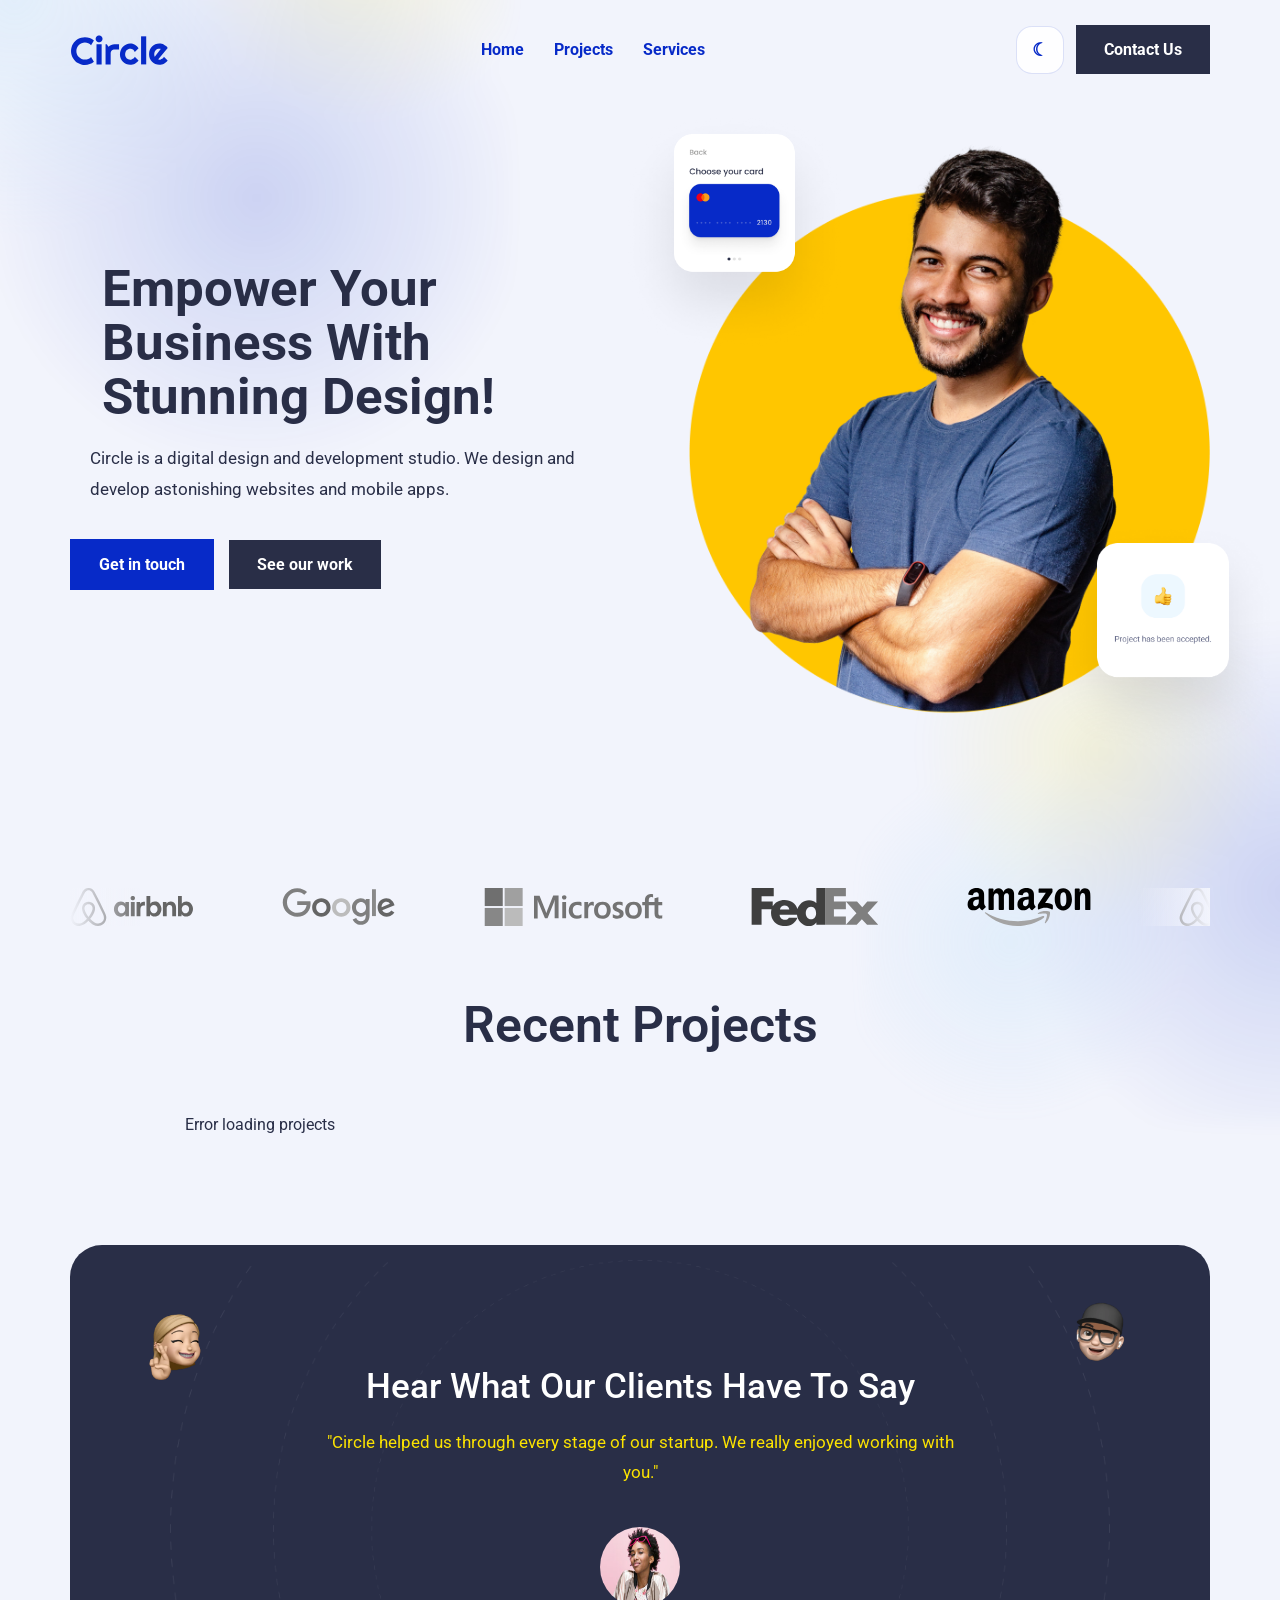
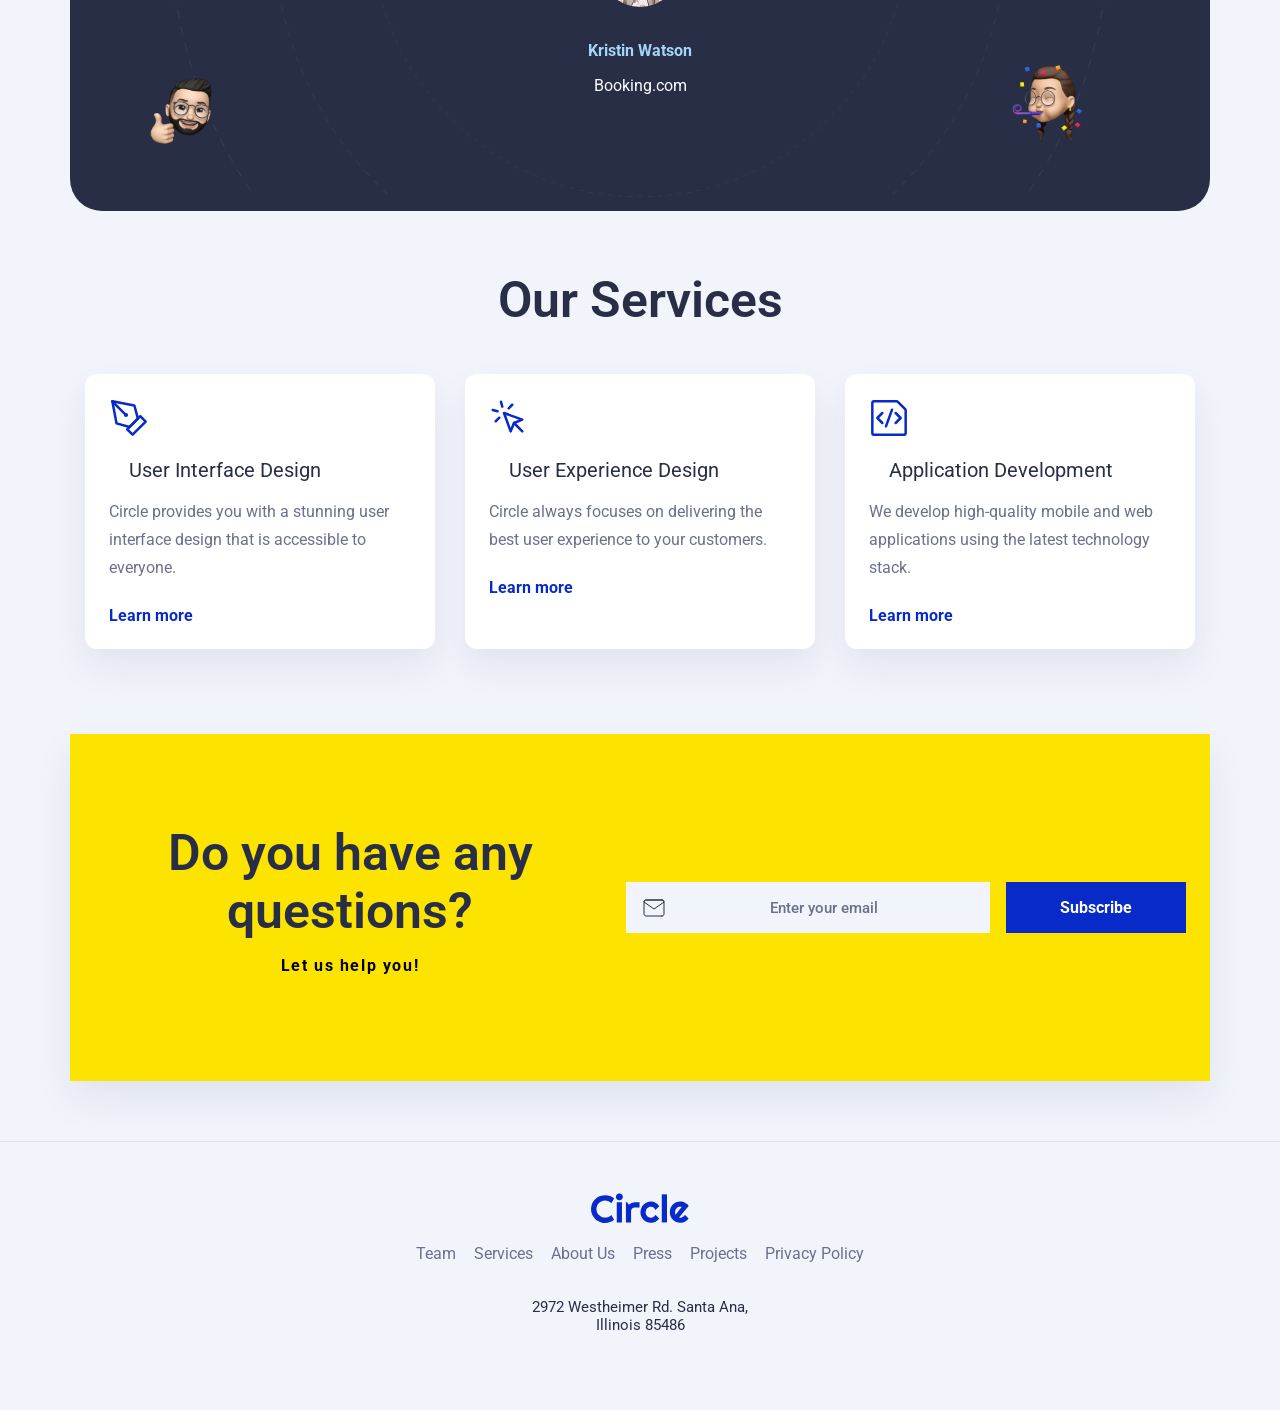
==== commit 0d44797c: "refactorización" ====
--- a/index.html
+++ b/index.html
@@ -37,7 +37,7 @@
   <main class="container">
     <section class="hero" id="home">
       <div class="hero-content">
-        <h1>Empower Your Business With Stunning Desing!</h1>
+        <h1>Empower Your Business With Stunning Design!</h1>
         <h3>Circle is a digital design and development studio. We design and develop astonishing websites and mobile apps.</h3>
         <div class="hero-actions">
           <a class="btn btn-primary" href="#contact">Get in touch</a>
--- a/css/global.css
+++ b/css/global.css
@@ -473,6 +473,62 @@
   color: #6b708d;
 }
 
+.projects-container,
+.services-container {
+  display: grid;
+  padding: 15px;
+  gap: 30px;
+  max-width: 1140px;
+  margin: 0 auto;
+}
+
+.project-card,
+.services-card {
+  background: var(--Surface);
+  overflow: hidden;
+  border-radius: 12px;
+  box-shadow: var(--ShadowSoft);
+  transition: transform 0.3s ease, box-shadow 0.3s ease;
+  text-align: left;
+}
+
+.project-card img {
+  height: 220px;
+  width: 100%;
+  object-fit: cover;
+}
+
+.project-inner-card,
+.services-card {
+  padding: 24px;
+}
+
+.project-title,
+.services-card h4 {
+  font-size: 1.25rem;
+  margin-bottom: 10px;
+}
+
+.project-description,
+.services-card p {
+  font-size: 0.975rem;
+  line-height: 1.8;
+  color: var(--NeutralMedium);
+  margin-bottom: 24px;
+}
+
+.project-card .learn-more,
+.services-card .learn-more {
+  color: var(--Primary);
+  font-weight: 700;
+}
+
+.project-card:hover,
+.services-card:hover {
+  transform: translateY(-4px);
+  box-shadow: 0 24px 60px rgba(24, 40, 75, 0.14);
+}
+
 .footer-inner {
   display: flex;
   flex-direction: column;
@@ -699,6 +755,22 @@
   .newsletter-inner form {
     max-width: none;
   }
+
+  .projects-container,
+  .services-container {
+    grid-template-columns: 1fr;
+    padding: 0;
+    gap: 20px;
+  }
+
+  .project-card img {
+    height: 200px;
+  }
+
+  .project-inner-card,
+  .services-card {
+    padding: 20px;
+  }
 }
 
 @media (min-width: 992px) {
@@ -741,6 +813,11 @@
 }
 
 @media (min-width: 768px) {
+  .projects-container,
+  .services-container {
+    grid-template-columns: repeat(3, minmax(0, 1fr));
+  }
+
   .newsletter-inner {
     flex-direction: row;
     justify-content: space-between;
@@ -759,6 +836,13 @@
   }
 }
 
+@media (min-width: 768px) and (max-width: 1199px) {
+  .projects-container,
+  .services-container {
+    grid-template-columns: repeat(2, minmax(0, 1fr));
+  }
+}
+
 @media (prefers-reduced-motion: reduce) {
   body::before,
   body::after {
--- a/css/home.css
+++ b/css/home.css
@@ -152,62 +152,6 @@
   margin-bottom: 30px;
 }
 
-.projects-container,
-.services-container {
-  display: grid;
-  padding: 15px;
-  gap: 30px;
-  max-width: 1140px;
-  margin: 0 auto;
-}
-
-.project-card,
-.services-card {
-  background: var(--Surface);
-  overflow: hidden;
-  border-radius: 12px;
-  box-shadow: var(--ShadowSoft);
-  transition: transform 0.3s ease, box-shadow 0.3s ease;
-  text-align: left;
-}
-
-.project-card img {
-  height: 220px;
-  width: 100%;
-  object-fit: cover;
-}
-
-.project-inner-card,
-.services-card {
-  padding: 24px;
-}
-
-.project-title,
-.services-card h4 {
-  font-size: 1.25rem;
-  margin-bottom: 10px;
-}
-
-.project-description,
-.services-card p {
-  font-size: 0.975rem;
-  line-height: 1.8;
-  color: var(--NeutralMedium);
-  margin-bottom: 24px;
-}
-
-.project-card .learn-more,
-.services-card .learn-more {
-  color: var(--Primary);
-  font-weight: 700;
-}
-
-.project-card:hover,
-.services-card:hover {
-  transform: translateY(-4px);
-  box-shadow: 0 24px 60px rgba(24, 40, 75, 0.14);
-}
-
 /* testimonials */
 
 .testimonial {
@@ -345,22 +289,6 @@
     margin-bottom: 20px;
   }
 
-  .projects-container,
-  .services-container {
-    grid-template-columns: 1fr;
-    padding: 0;
-    gap: 20px;
-  }
-
-  .project-card img {
-    height: 200px;
-  }
-
-  .project-inner-card,
-  .services-card {
-    padding: 20px;
-  }
-
   .testimonial {
     margin: 40px auto;
     padding: 44px 18px;
@@ -407,11 +335,6 @@
     margin-top: 120px;
   }
 
-  .projects-container,
-  .services-container {
-    grid-template-columns: repeat(3, minmax(0, 1fr));
-  }
-
   .testimonial {
     padding: 100px 60px;
   }
@@ -485,11 +408,6 @@
 }
 
 @media (min-width: 768px) and (max-width: 1199px) {
-  .projects-container,
-  .services-container {
-    grid-template-columns: repeat(2, minmax(0, 1fr));
-  }
-
   .project-card:last-child,
   .services-card:last-child {
     grid-column: span 2;
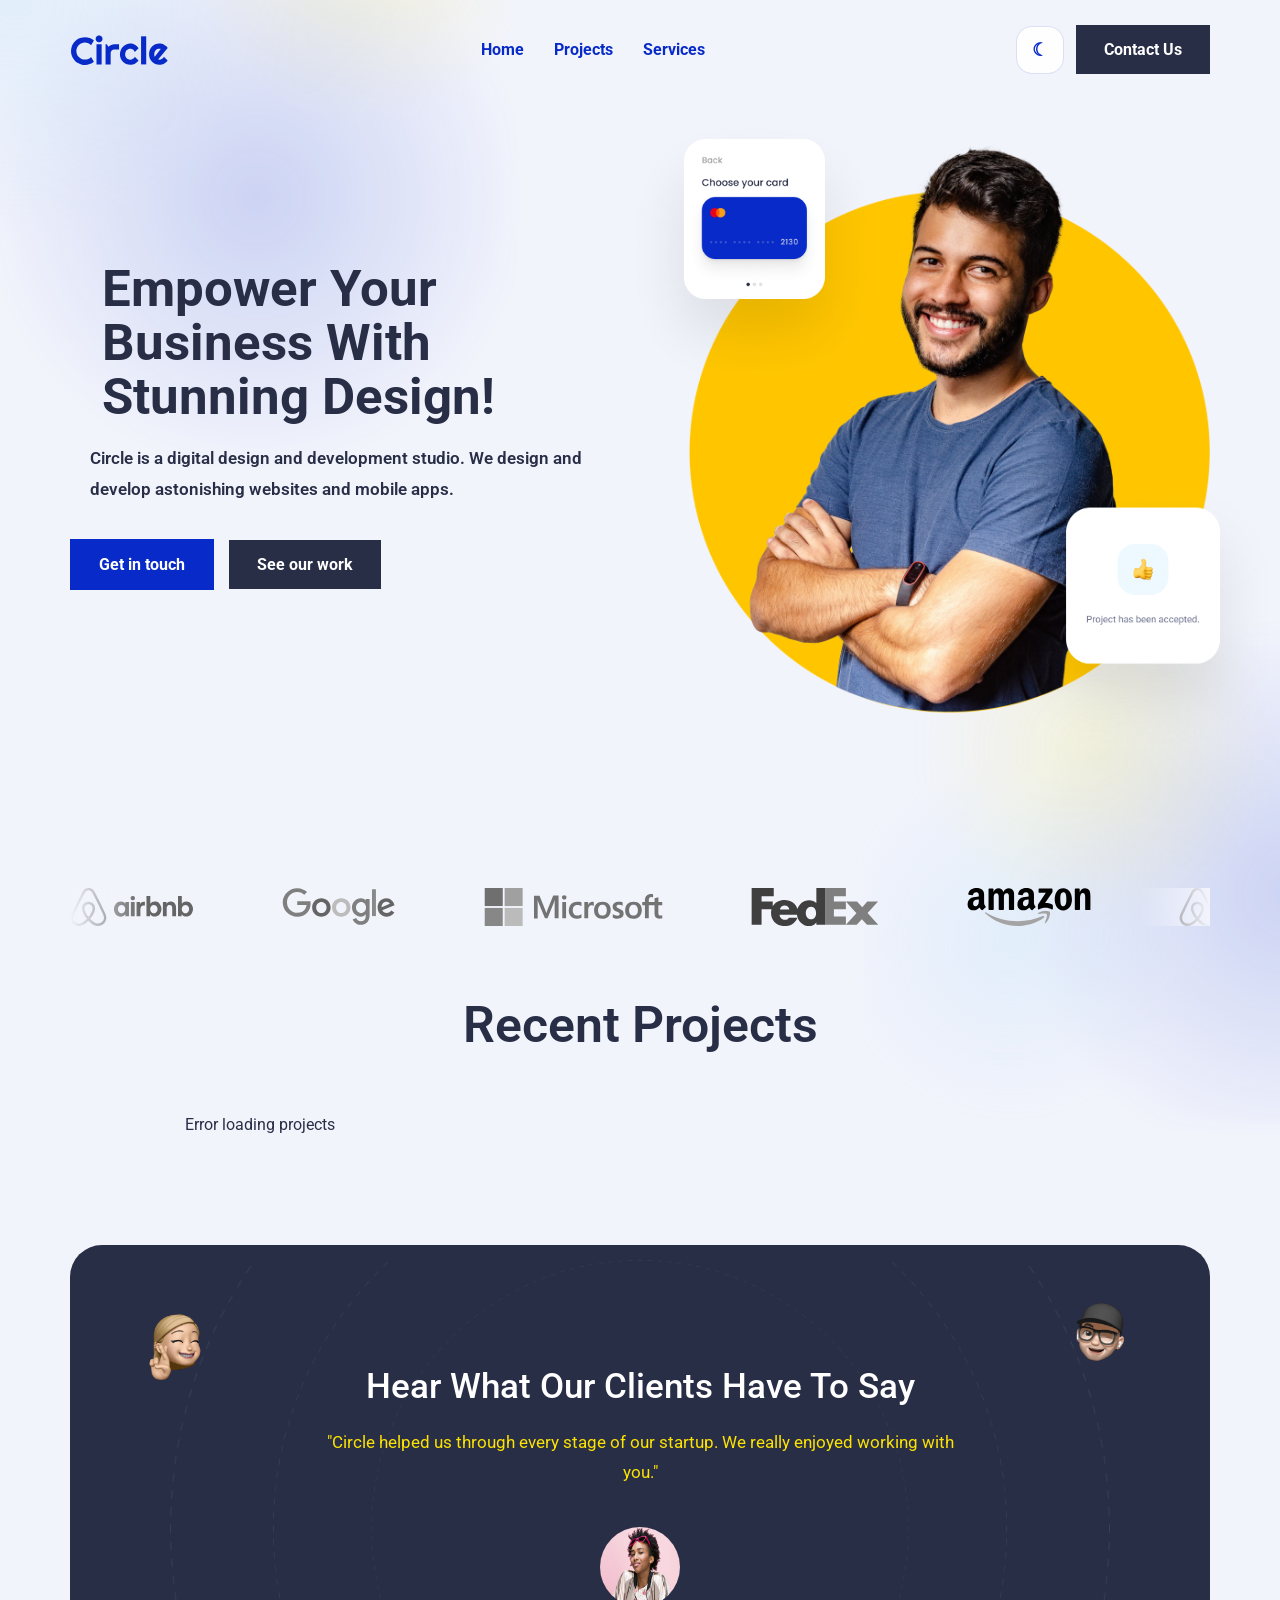
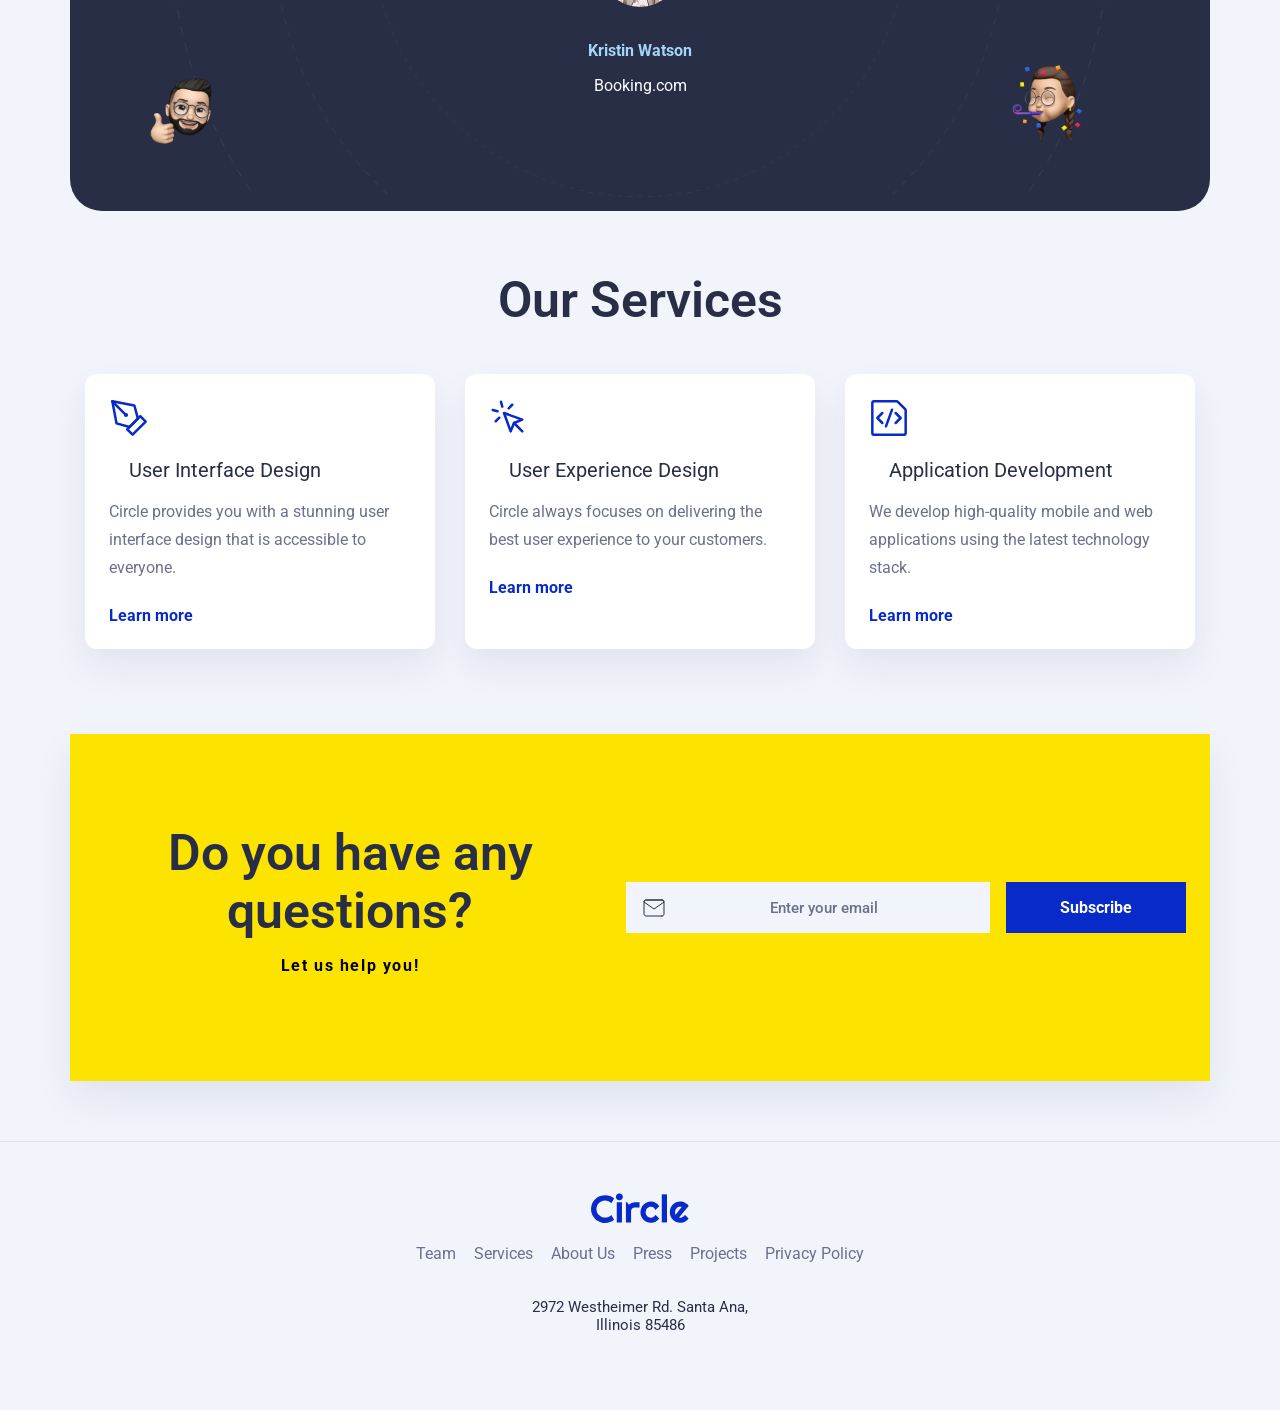
==== commit d263db29: "añadiendo el favicon" ====
--- a/index.html
+++ b/index.html
@@ -6,6 +6,7 @@
     <meta name="description" content="Circle is a digital design and development studio. We design and develop astonishing websites and mobile apps.">
     <link rel="stylesheet" href="css/global.css">
     <link rel="stylesheet" href="css/home.css">
+    <link rel="shortcut icon" href="/assets/logos/favicon.ico" type="image/x-icon">
     <title>Circle studio</title>
 </head>
 <body>
@@ -171,5 +172,6 @@
   <script src="js/header.js"></script>
   <script src="js/scroll-top.js"></script>
   <script src="js/projects.js"></script>
+  <script src="js/cursor-trail.js"></script>
 </body>
 </html>
--- a/css/global.css
+++ b/css/global.css
@@ -111,6 +111,15 @@
   animation: ambientFloatTwo 24s ease-in-out infinite alternate;
 }
 
+.cursor-trail {
+  position: fixed;
+  inset: 0;
+  width: 100%;
+  height: 100%;
+  pointer-events: none;
+  z-index: 999;
+}
+
 @keyframes ambientFloatOne {
   from {
     transform: translate3d(0, 0, 0) scale(1);
@@ -848,4 +857,8 @@
   body::after {
     animation: none;
   }
-}
+
+  .cursor-trail {
+    display: none;
+  }
+}
--- a/css/home.css
+++ b/css/home.css
@@ -20,7 +20,7 @@
 
 .hero-content h3 {
   font-size: 1.05rem;
-  font-weight: 400;
+  font-weight: 600;
   line-height: 1.8;
   color: var(--NeutralDark);
   margin-bottom: 35px;
@@ -49,8 +49,8 @@
 
 .hero-card {
   position: absolute;
-  width: 240px;
-  max-width: 240px;
+  width: 280px;
+  max-width: 280px;
   display: none;
 }
 
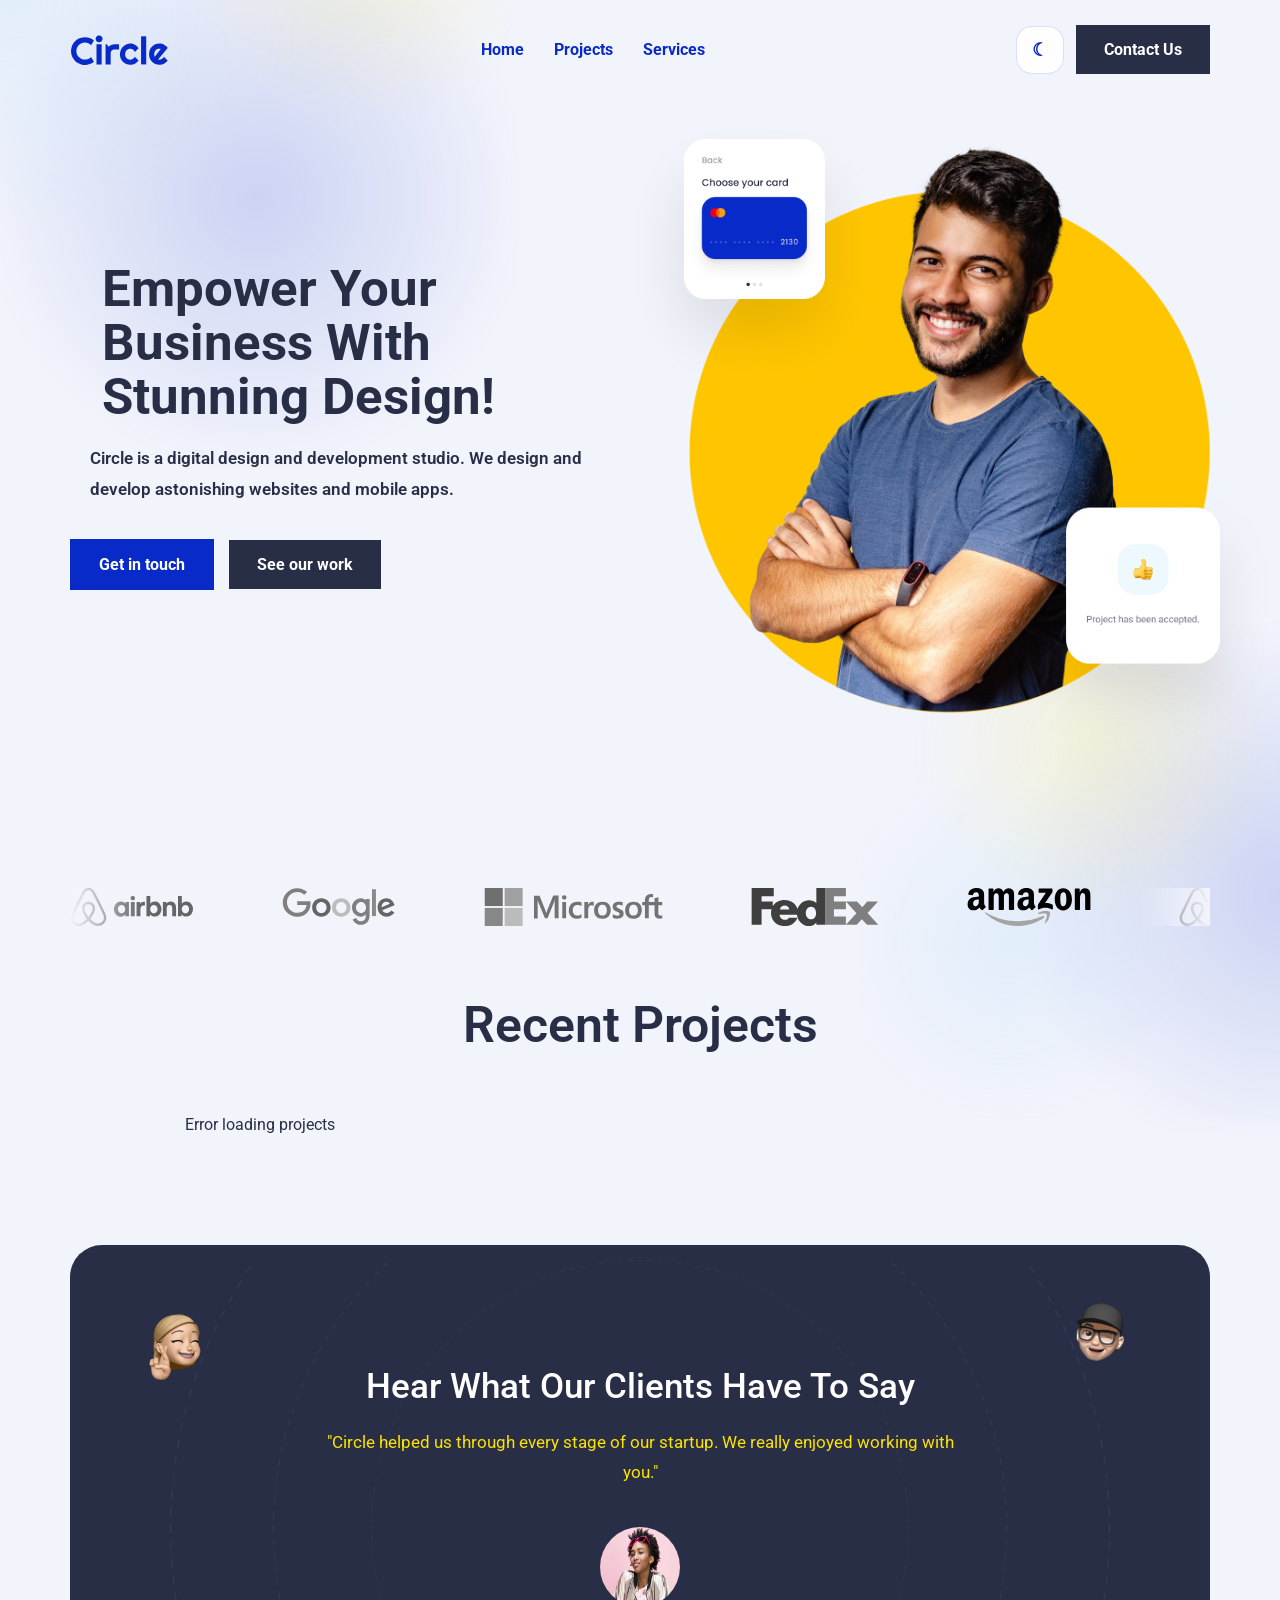
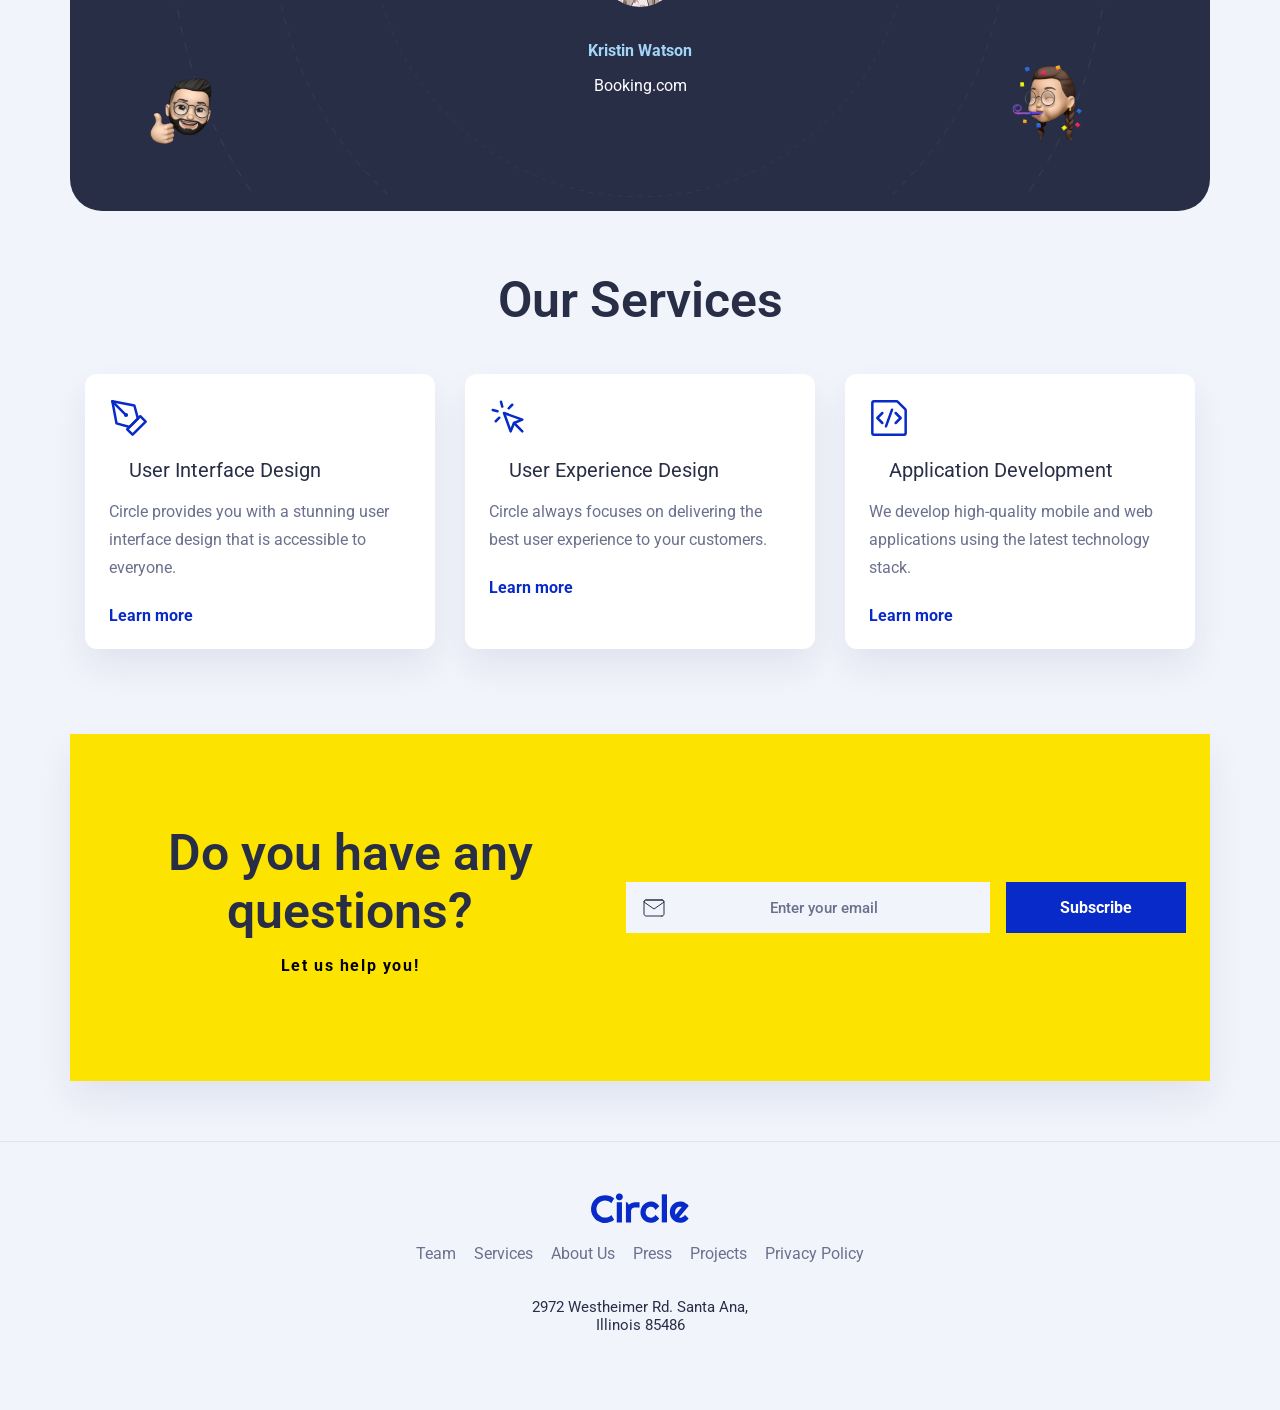
==== commit a7995a10: "añadido componentes" ====
--- a/index.html
+++ b/index.html
@@ -12,27 +12,7 @@
 <body>
 
   <!-- Header -->
-  <header class="site-header">
-    <div class="container header-inner">
-      <a href="index.html"><img class="logo" src="assets/logos/circle.svg" alt="Circle"></a>
-      <button class="menu-toggle" type="button" aria-label="Open menu" aria-expanded="false" aria-controls="main-menu">
-        <span class="menu-toggle-line"></span>
-        <span class="menu-toggle-line"></span>
-        <span class="menu-toggle-line"></span>
-      </button>
-      <div class="header-menu" id="main-menu">
-        <nav class="nav-links">
-          <a href="index.html">Home</a>
-          <a href="#projects">Projects</a>
-          <a href="#services">Services</a>
-        </nav>
-        <div class="header-actions">
-          <button class="theme-toggle" id="theme-toggle" type="button" aria-label="Toggle color theme">Theme</button>
-          <a class="btn btn-secondary" href="./pages/contact.html">Contact Us</a>
-        </div>
-      </div>
-    </div>
-  </header>
+  <div id="header-component"></div>
 
   <!-- Main -->
   <main class="container">
@@ -154,24 +134,12 @@
   </main>
 
   <!-- Footer -->
-  <footer class="site-footer">
-    <div class="container footer-inner">
-      <a href="./index.html"><img class="logo" src="./assets/logos/circle.svg" alt="Circle"></a>
-      <nav>
-        <a href="#">Team</a>
-        <a href="#services">Services</a>
-        <a href="#">About Us</a>
-        <a href="#">Press</a>
-        <a href="#projects">Projects</a>
-        <a href="#contact">Privacy Policy</a>
-      </nav>
-      <p>2972 Westheimer Rd. Santa Ana,<br>Illinois 85486</p>
-    </div>
-  </footer>
+<div id="footer-component"></div>
   <button id="scroll-top-btn" class="scroll-top-btn" type="button" aria-label="Back to top">&uarr;</button>
-  <script src="js/header.js"></script>
-  <script src="js/scroll-top.js"></script>
-  <script src="js/projects.js"></script>
-  <script src="js/cursor-trail.js"></script>
+  <script src="/js/components.js"></script>
+  <script src="/js/header.js"></script>
+  <script src="/js/scroll-top.js"></script>
+  <script src="/js/projects.js"></script>
+  <script src="/js/cursor-trail.js"></script>
 </body>
 </html>
--- a/css/global.css
+++ b/css/global.css
@@ -336,6 +336,14 @@
   border-color: rgba(185, 203, 255, 0.16);
 }
 
+[data-theme="dark"] .menu-toggle-line {
+  background: white;
+}
+
+[data-theme="dark"] .menu-toggle[aria-expanded="true"] .menu-toggle-line {
+  background: #fff;
+}
+
 .nav-links {
   display: flex;
   gap: 30px;
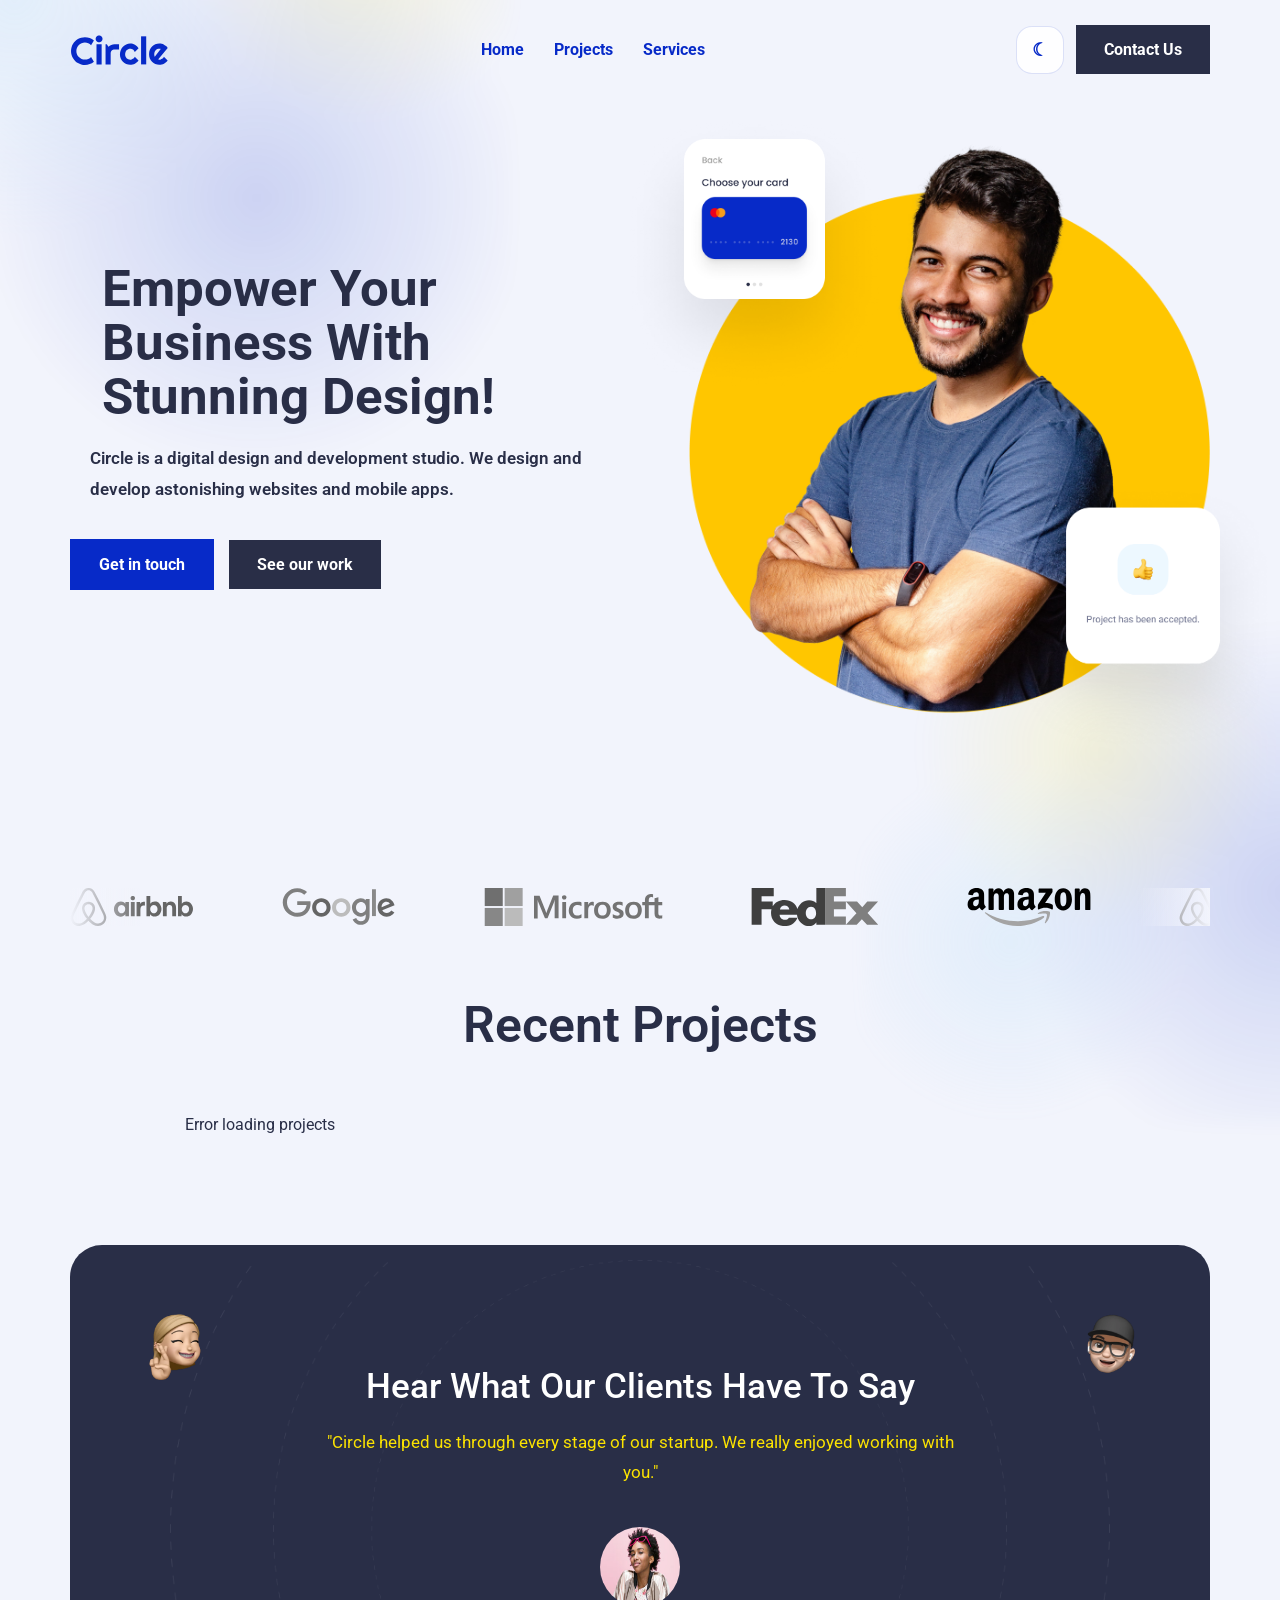
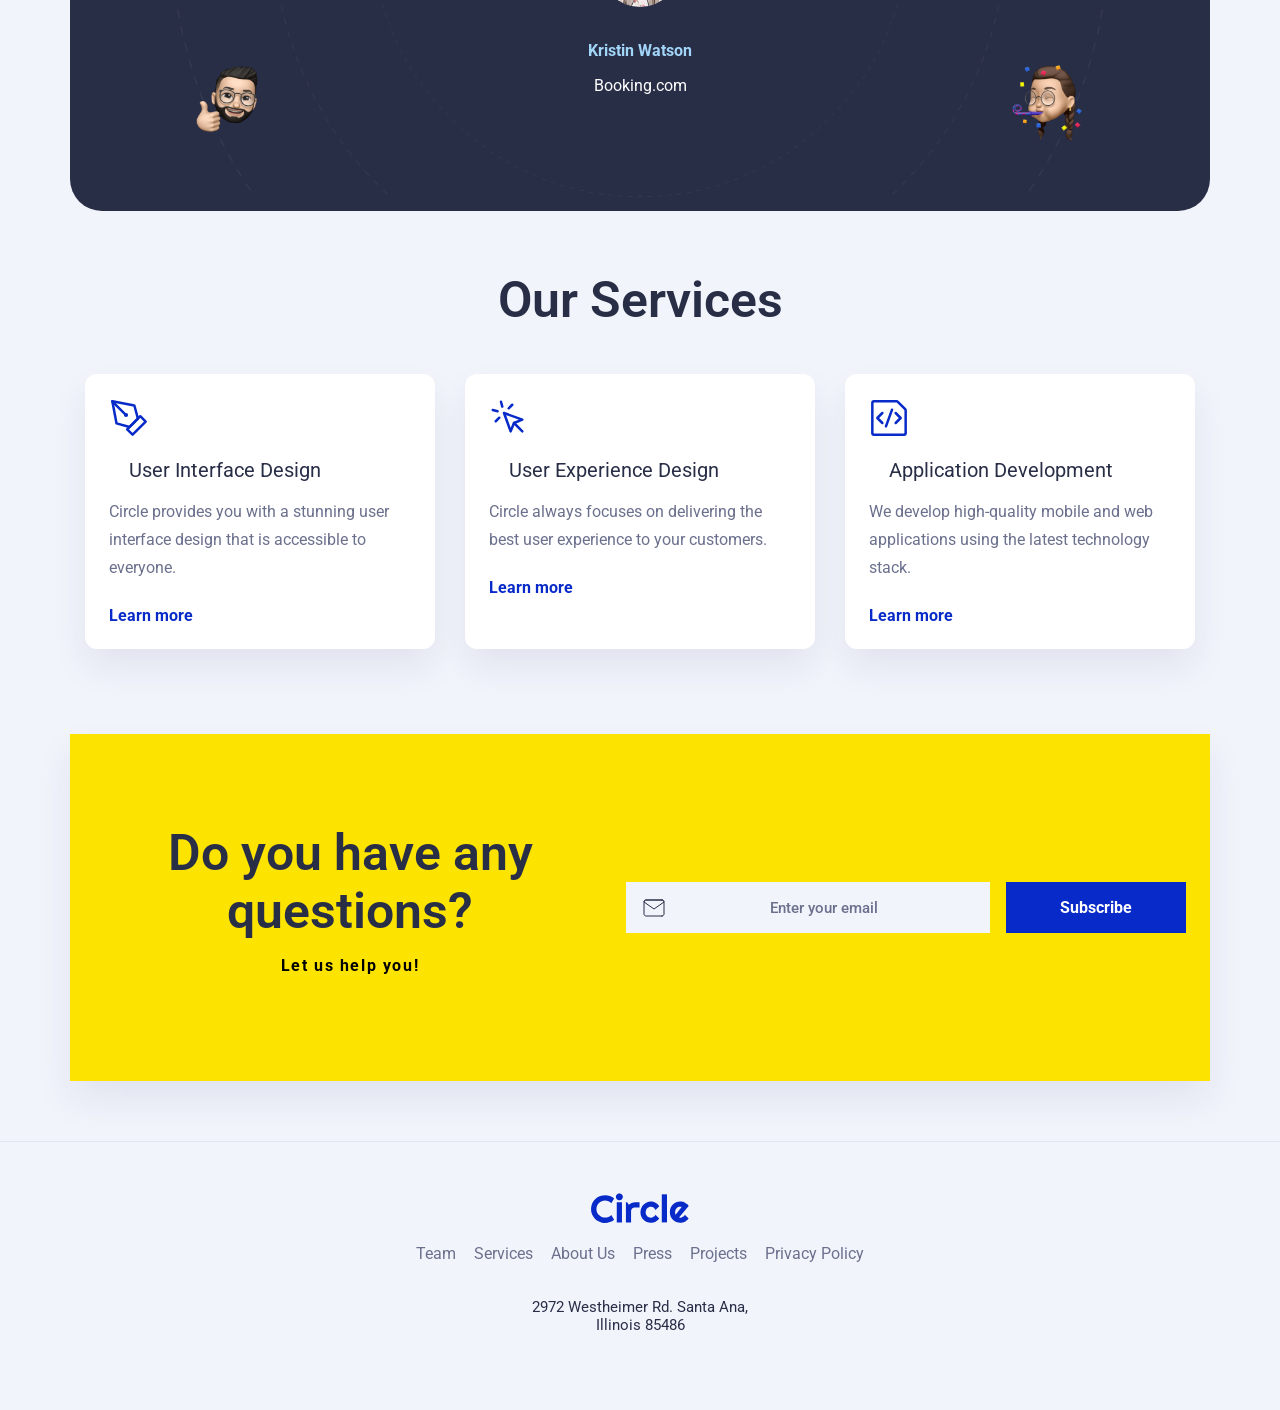
==== commit d10b591c: "código mejor documentado" ====
--- a/index.html
+++ b/index.html
@@ -135,7 +135,9 @@
 
   <!-- Footer -->
 <div id="footer-component"></div>
+<!-- Scroll to top -->
   <button id="scroll-top-btn" class="scroll-top-btn" type="button" aria-label="Back to top">&uarr;</button>
+  <!-- Scripts -->
   <script src="/js/components.js"></script>
   <script src="/js/header.js"></script>
   <script src="/js/scroll-top.js"></script>
--- a/css/home.css
+++ b/css/home.css
@@ -357,13 +357,13 @@
   }
 
   .testimonial-memoji2 {
-    top: 8%;
-    right: 6%;
+    top: 10%;
+    right: 5%;
   }
 
   .testimonial-memoji3 {
-    bottom: 10%;
-    left: 6%;
+    bottom: 12%;
+    left: 10%;
   }
 
   .testimonial-memoji4 {
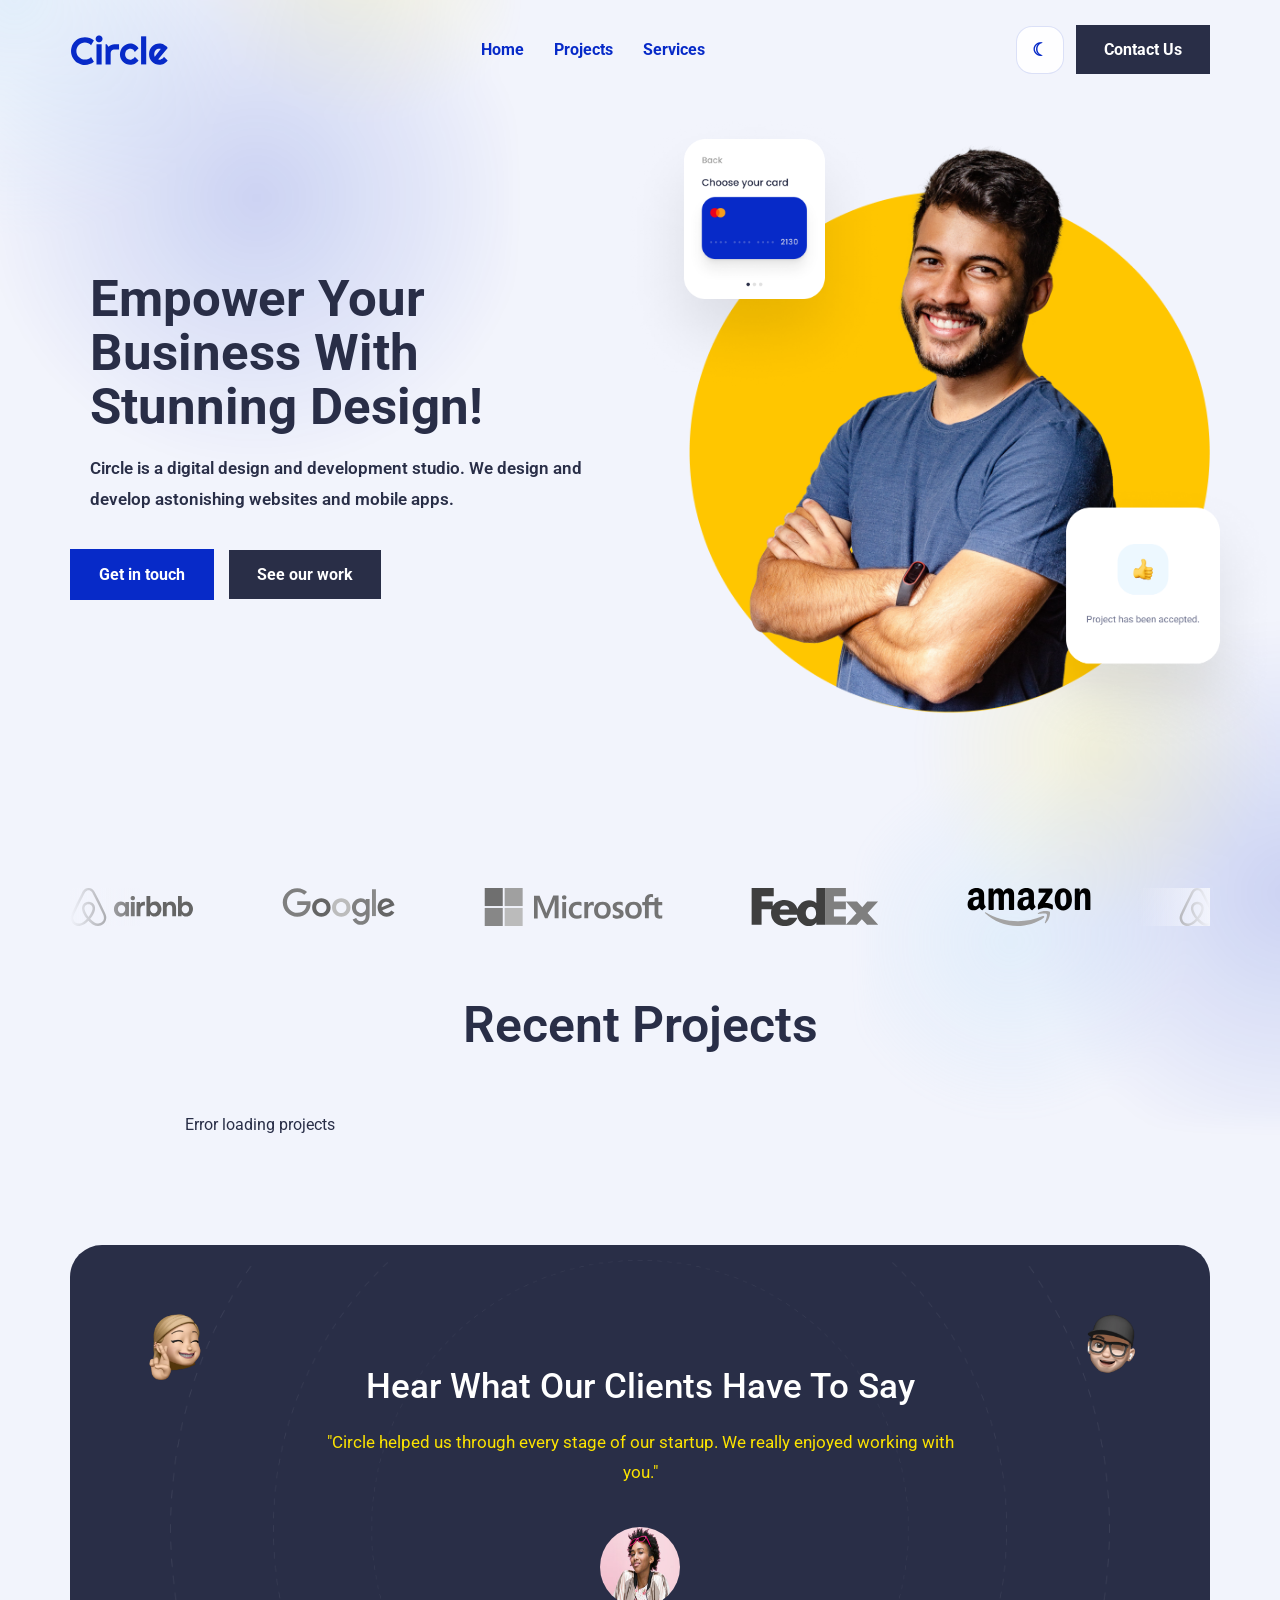
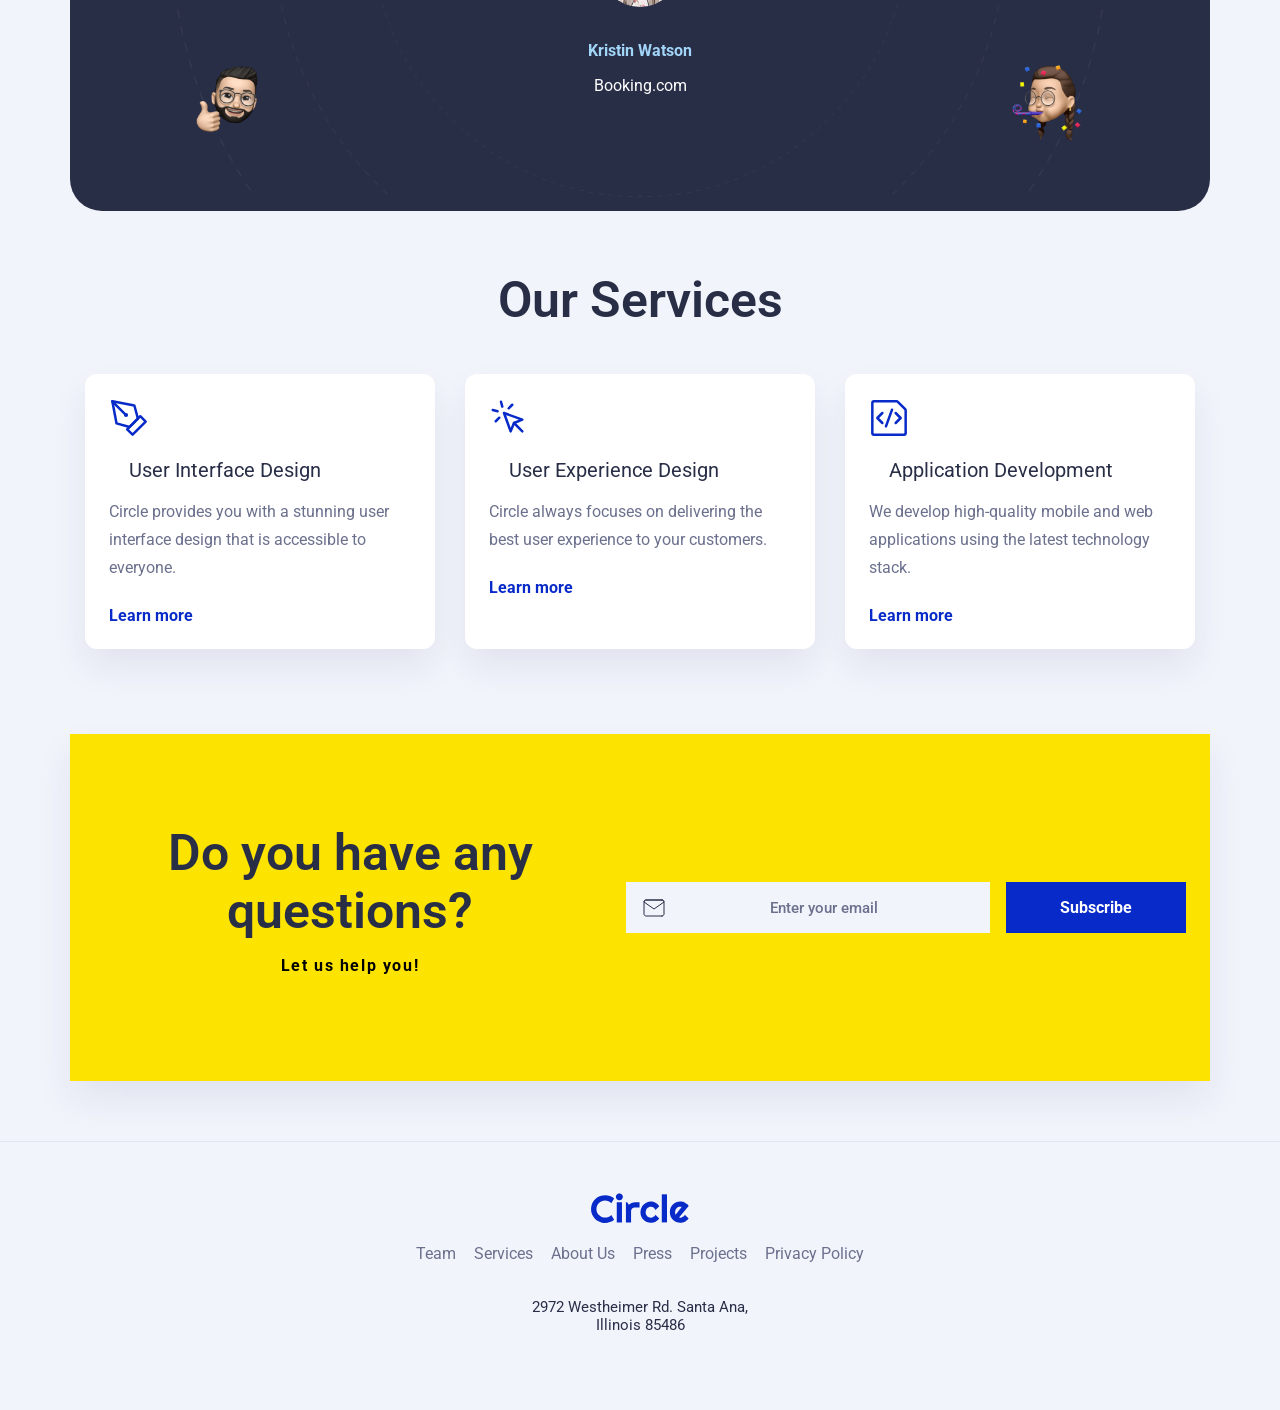
==== commit 39903458: "cambios en la home" ====
--- a/index.html
+++ b/index.html
@@ -119,18 +119,7 @@
     </section>
 
     <!-- Newsletter -->
-    <section id="contact" class="newsletter">
-      <div class="newsletter-inner">
-        <div>
-          <h2>Do you have any questions?</h2>
-          <p>Let us help you!</p>
-        </div>
-        <form action="#">
-          <input type="email" placeholder="Enter your email" required>
-          <button class="btn btn-primary" type="submit">Subscribe</button>
-        </form>
-      </div>
-    </section>
+    <div id="newsletter-component"></div>
   </main>
 
   <!-- Footer -->
--- a/css/global.css
+++ b/css/global.css
@@ -167,7 +167,7 @@
     text-align: center;
     font-size: clamp(1.25rem, 6vw, 3.75rem);
     color: var(--NeutralDark);
-    margin: auto 32px 24px;
+    margin: 20px;
     font-weight: 700;
     
 }
